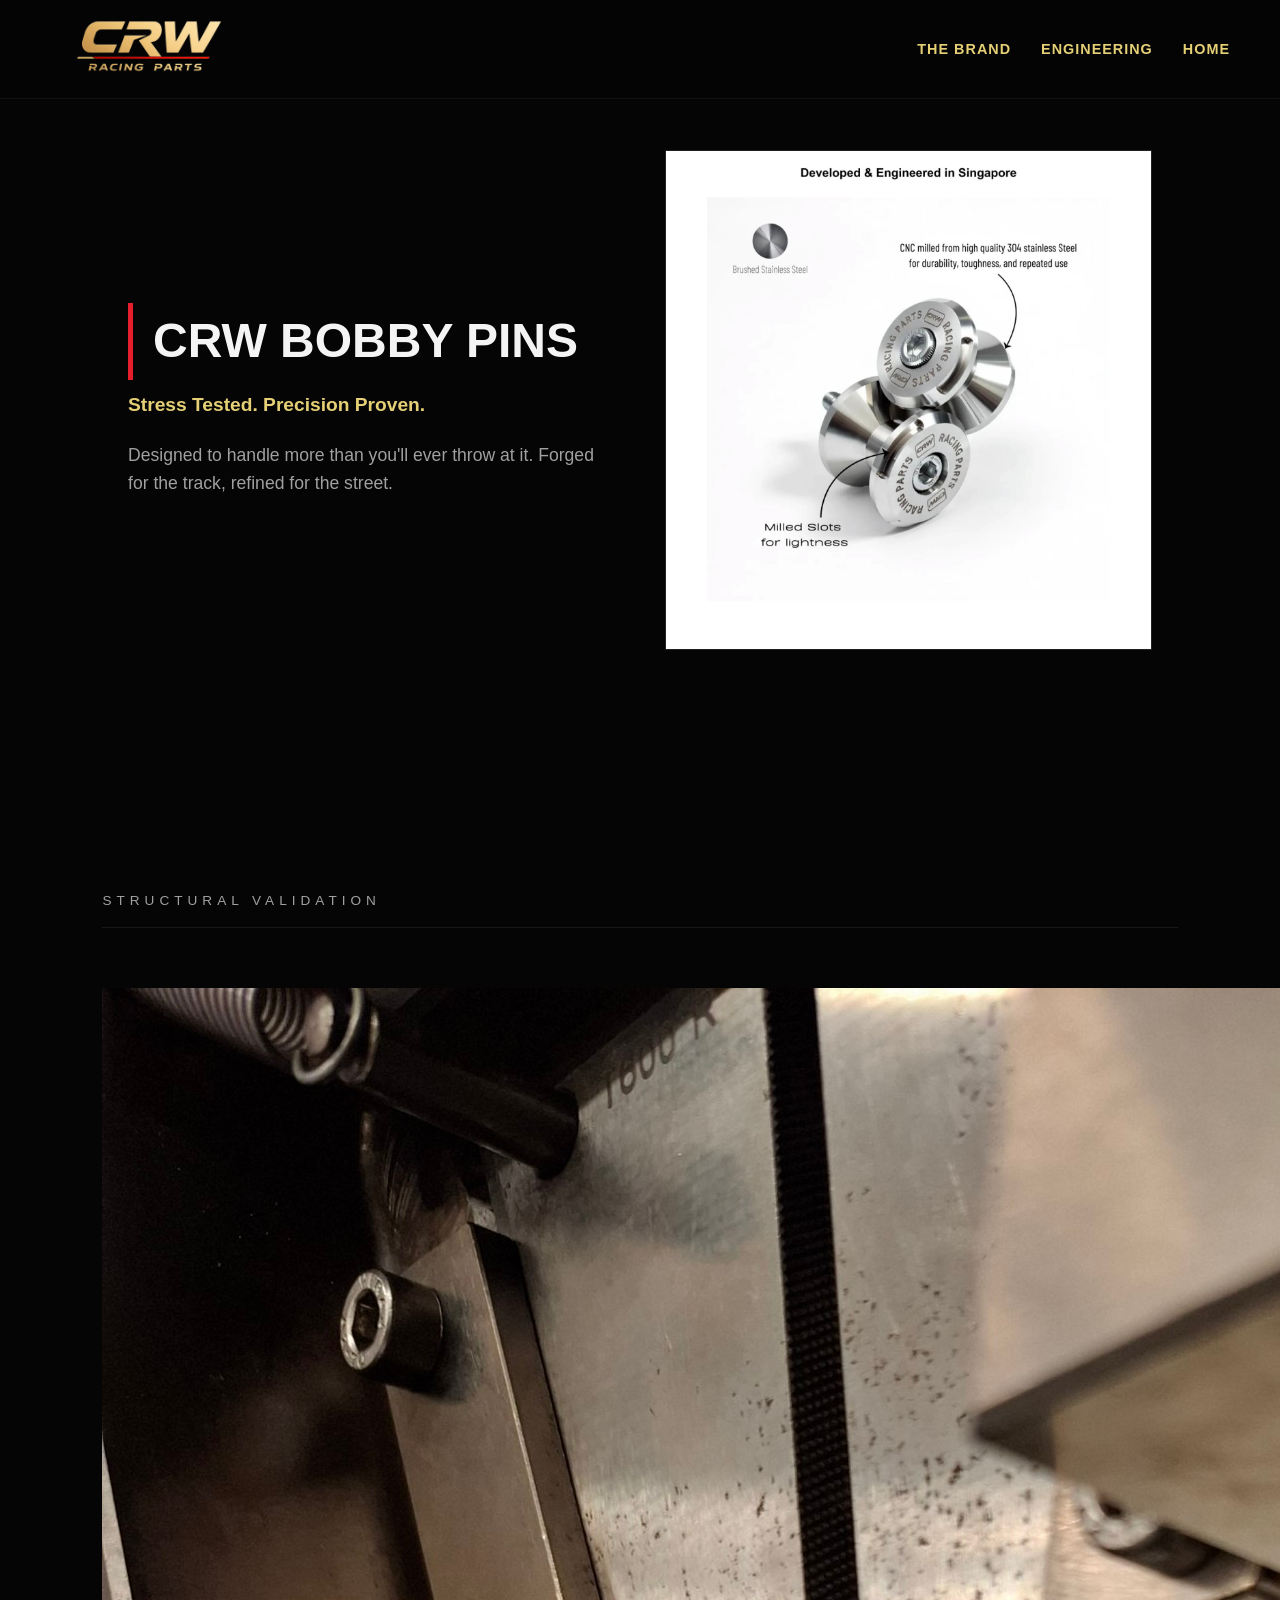
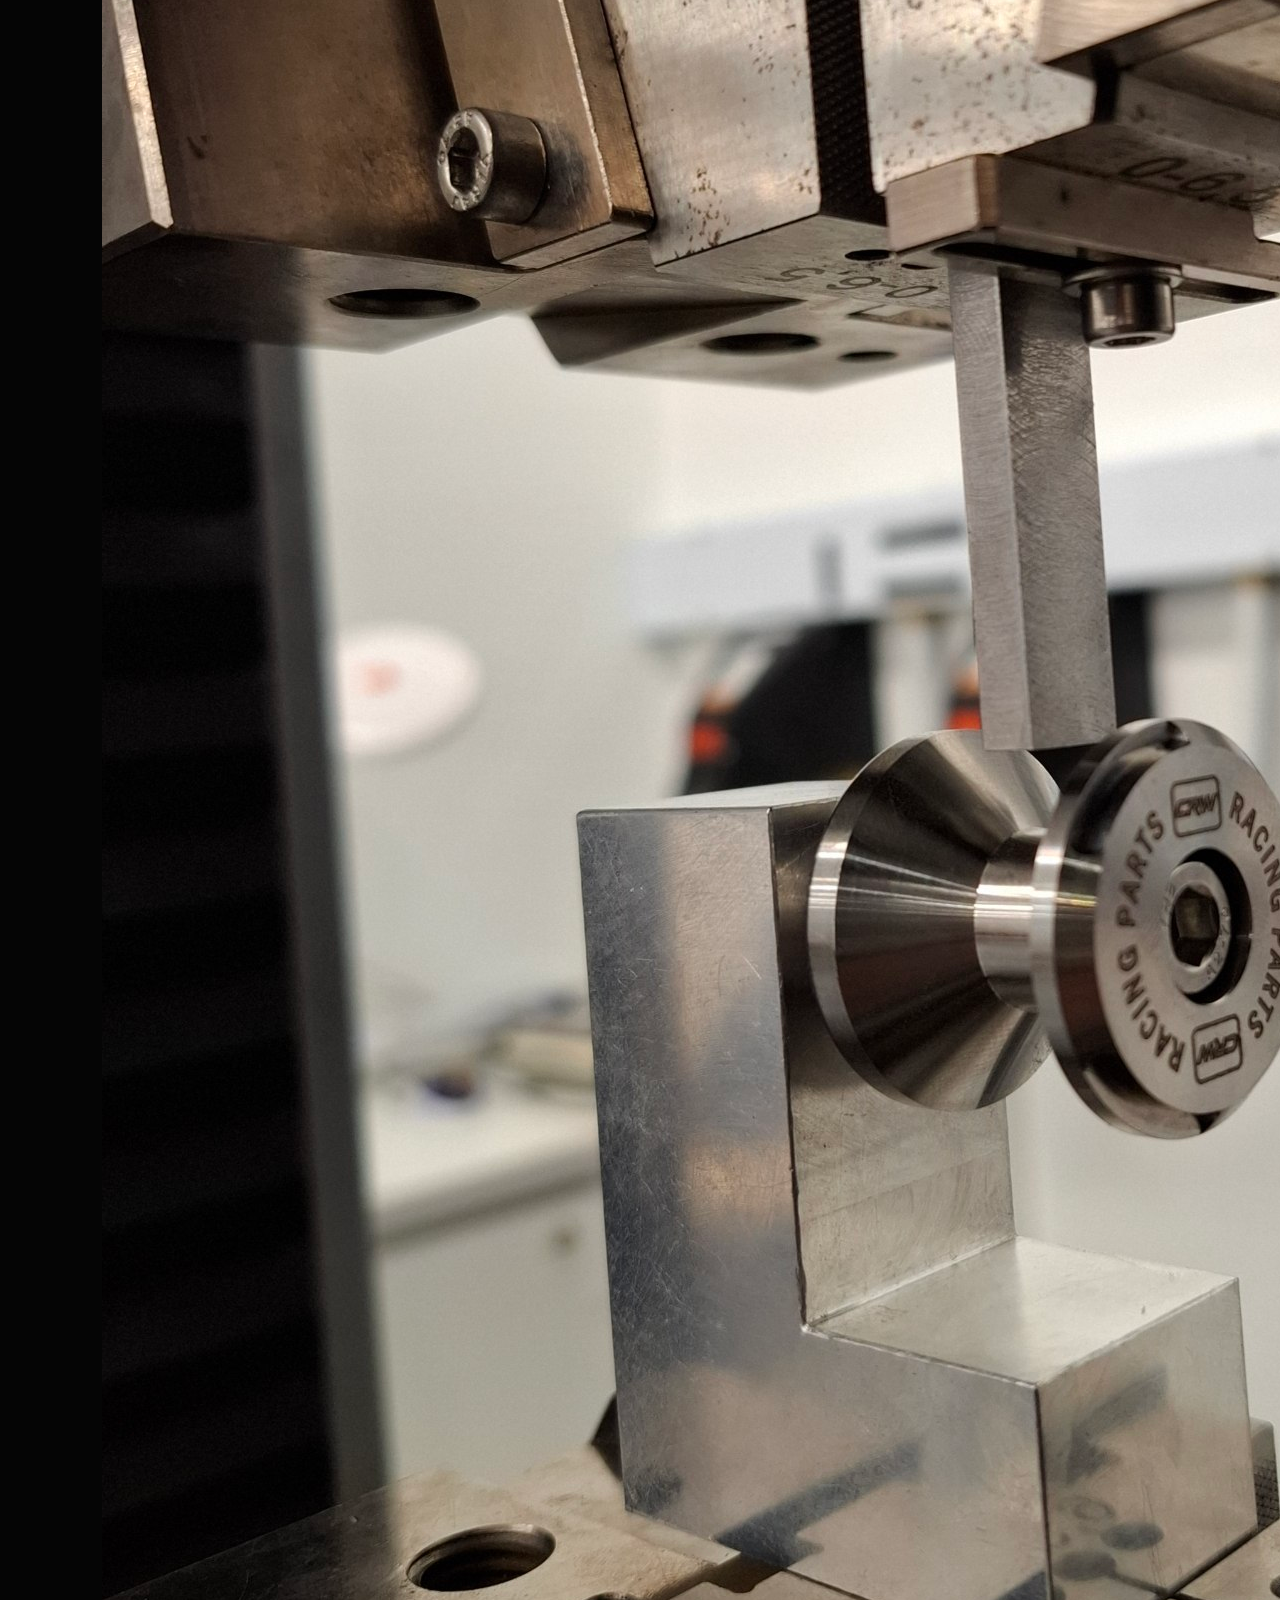
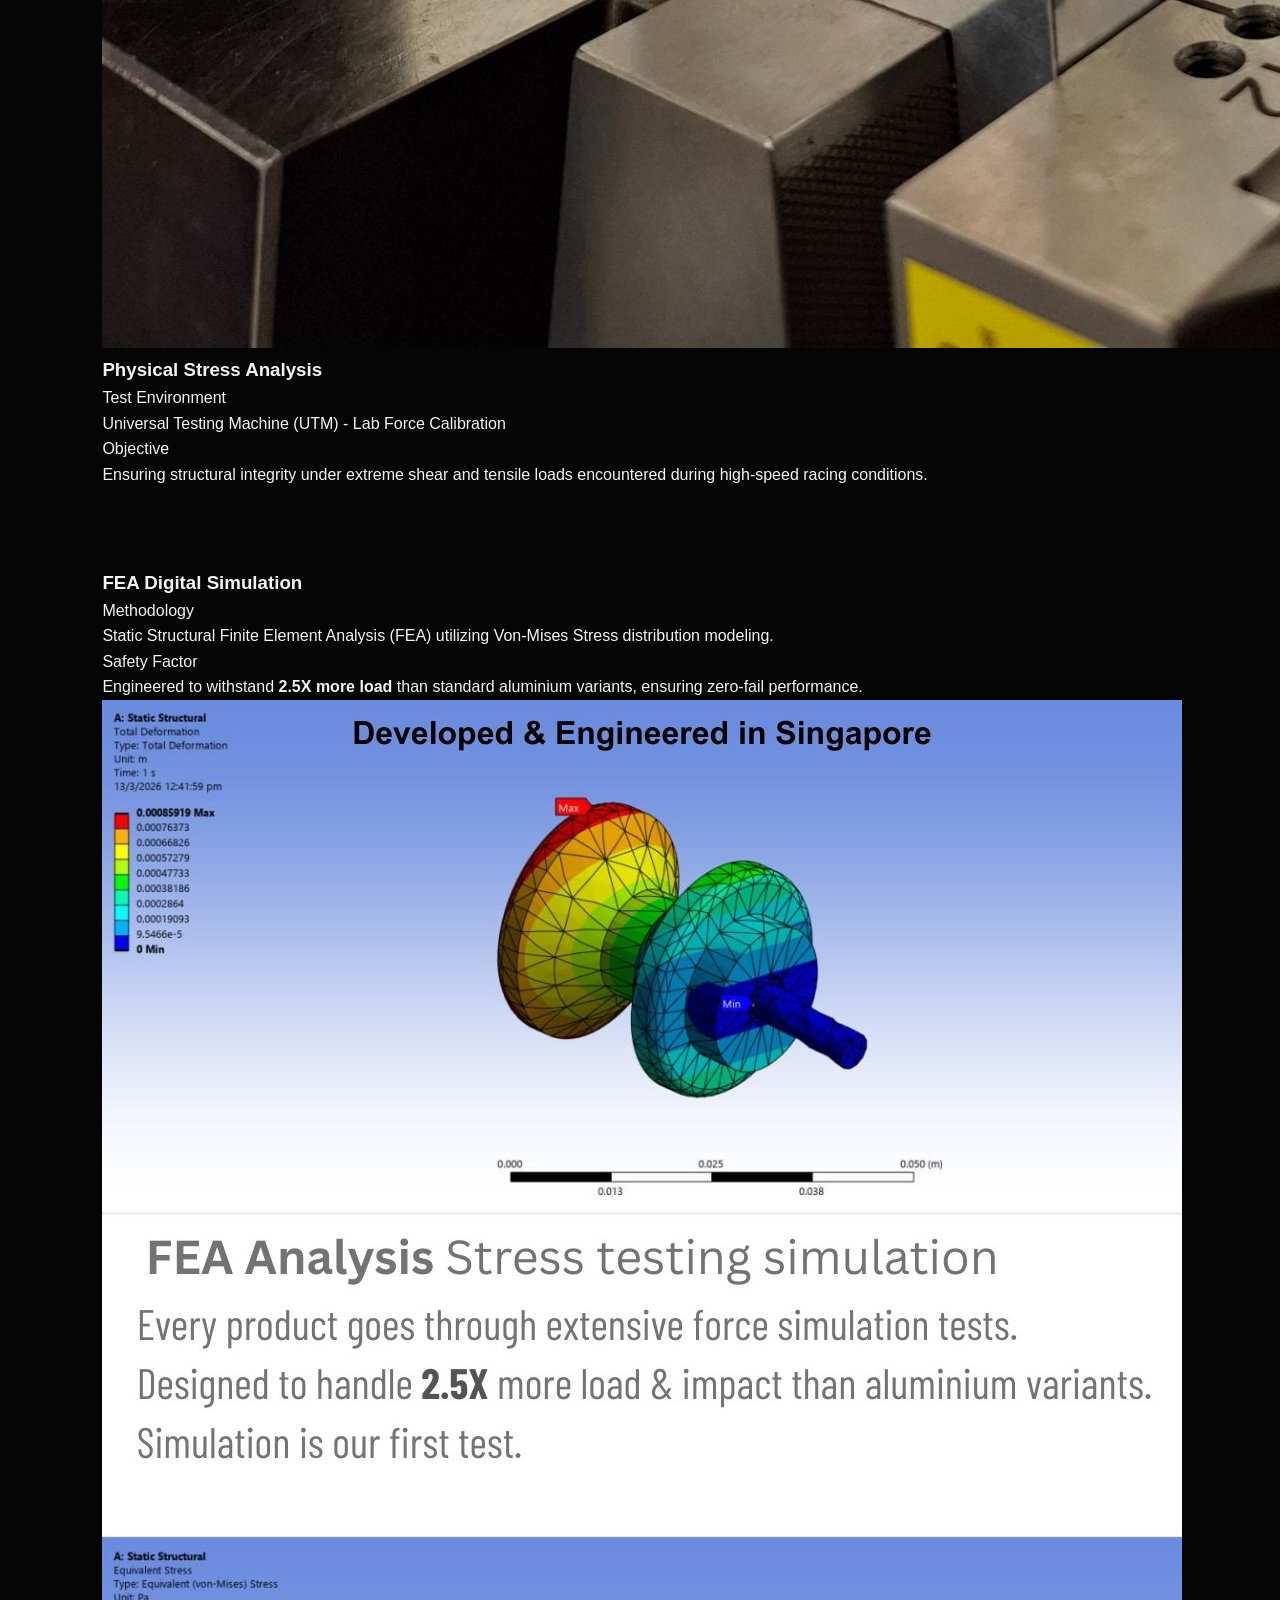
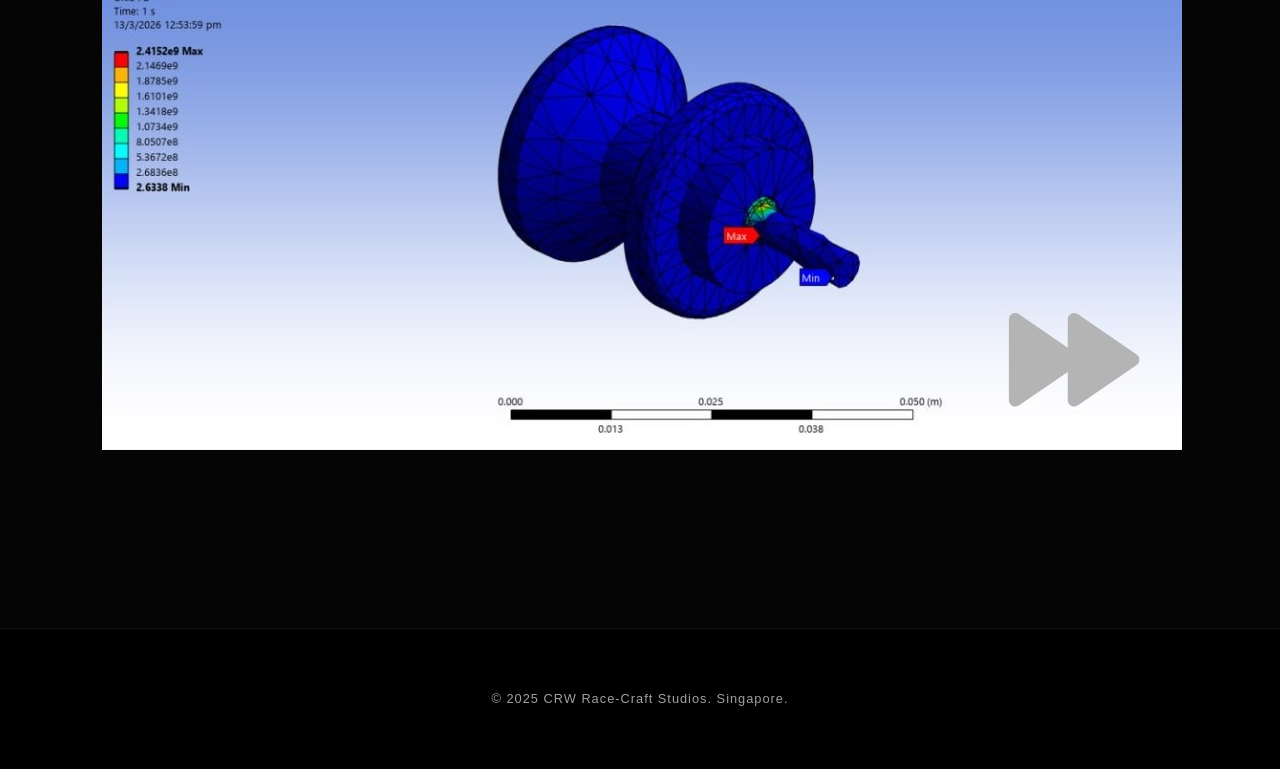
==== bobbypins.html @ afd58333 "Updated index.html,added new images, fixing most alignment" ====
<!DOCTYPE html>
<html lang="en">
<head>
    <meta charset="UTF-8">
    <meta name="viewport" content="width=device-width, initial-scale=1.0">
    <title>Bobby Pins | CRW Race-Craft Studios</title>
    <link href="https://unpkg.com/aos@2.3.1/dist/aos.css" rel="stylesheet">
    <link rel="stylesheet" href="css/style.css">
    <style>
        :root {
            --bg-dark: #050505;
            --bg-panel: #121212;
            --text-main: #f4f4f4;
            --text-muted: #a0a0a0;
            --accent-red: #e61d2b;
            --brand-gold: #E5D076;
        }
        * { margin: 0; padding: 0; box-sizing: border-box; font-family: 'Helvetica Neue', Arial, sans-serif; }
        body { background-color: var(--bg-dark); color: var(--text-main); line-height: 1.6; overflow-x: hidden; }
        
        /* Navigation */
        header {
            position: fixed; top: 0; width: 100%; padding: 5px 50px;
            display: flex; justify-content: space-between; align-items: center;
            background: rgba(5, 5, 5, 0.9); backdrop-filter: blur(10px);
            z-index: 1000; border-bottom: 1px solid rgba(255,255,255,0.05);
        }
        nav ul { list-style: none; display: flex; gap: 30px; }
        nav a { color: var(--brand-gold); text-decoration: none; font-size: 0.9rem; font-weight: 600; text-transform: uppercase; transition: 0.3s; }
        nav a:hover { color: var(--accent-red); }

        /* Product Page Layout */
        .product-hero { 
            padding: 150px 10% 100px; 
            display: grid; 
            grid-template-columns: 1fr 1fr; 
            gap: 50px; 
            align-items: center; 
        }
        .product-title { font-size: 3rem; text-transform: uppercase; margin-bottom: 10px; border-left: 5px solid var(--accent-red); padding-left: 20px; }
        .tagline { color: var(--brand-gold); font-size: 1.2rem; font-weight: 700; margin-bottom: 20px; }
        
        /* --- RIZOMA STYLE PRODUCT FRAME --- */
        .product-frame {
            width: 100%;
            max-width: 600px; /* Limits size so it's not overwhelming */
            height: 500px;    /* Fixed height for consistent look */
            margin: 0 auto;
            overflow: hidden; 
            border: 1px solid #222;
            background-color: #fff; /* Matches your image background */
            display: flex;
            justify-content: center;
            align-items: center;
        }

        .product-frame img {
            width: 100%;
            height: 100%;
            object-fit: contain; /* ensures text labels on image aren't cut off */
            transition: transform 0.6s cubic-bezier(0.25, 1, 0.5, 1);
        }

        .product-frame:hover img {
            transform: scale(1.08); /* Subtle zoom interaction */
        }

        footer { background-color: #000; padding: 60px 10%; text-align: center; border-top: 1px solid #111; margin-top: 50px; }


    </style>
</head>
<body>

    <header>
        <a href="index.html">
            <img src="assets/crwlogo.png" alt="CRW" style="height: 80px; width: auto; transform: scale(2.5); transform-origin: left center;">
        </a>
        <nav>
            <ul>
                <li><a href="index.html#about">The Brand</a></li>
                <li><a href="index.html#engineering">Engineering</a></li>
                <li><a href="index.html">Home</a></li>
            </ul>
        </nav>
    </header>

    <main class="product-hero">
        <div class="text-side" data-aos="fade-right">
            <h1 class="product-title">CRW Bobby Pins</h1>
            <p class="tagline">Stress Tested. Precision Proven.</p>
            <p style="color: var(--text-muted); font-size: 1.1rem; max-width: 500px;">Designed to handle more than you'll ever throw at it. Forged for the track, refined for the street.</p>
        </div>

        <div class="product-frame" data-aos="zoom-in" data-aos-delay="200">
            <img src="assets/pins.jpeg" alt="CRW Pins Technical View">
        </div>
    </main>
    <section class="validation-section">
        <h2 class="section-title" data-aos="fade-up">Structural Validation</h2>
        
        <div class="validation-grid">
            <div class="report-frame" data-aos="fade-right">
                <img src="assets/BOBBY.jpg" alt="CRW Lab Force Testing">
            </div>
            <div class="tech-specs" data-aos="fade-left">
                <h3>Physical Stress Analysis</h3>
                <div class="spec-item">
                    <span class="spec-label">Test Environment</span>
                    <p>Universal Testing Machine (UTM) - Lab Force Calibration</p>
                </div>
                <div class="spec-item">
                    <span class="spec-label">Objective</span>
                    <p>Ensuring structural integrity under extreme shear and tensile loads encountered during high-speed racing conditions.</p>
                </div>
            </div>
        </div>

        <div class="validation-grid" style="margin-top: 80px;">
            <div class="tech-specs" data-aos="fade-right">
                <h3>FEA Digital Simulation</h3>
                <div class="spec-item">
                    <span class="spec-label">Methodology</span>
                    <p>Static Structural Finite Element Analysis (FEA) utilizing Von-Mises Stress distribution modeling.</p>
                </div>
                <div class="spec-item">
                    <span class="spec-label">Safety Factor</span>
                    <p>Engineered to withstand <strong>2.5X more load</strong> than standard aluminium variants, ensuring zero-fail performance.</p>
                </div>
            </div>
            <div class="report-frame" data-aos="fade-left">
                <img src="assets/stresstesting.jpg" alt="FEA Analysis Simulation">
            </div>
        </div>
    </section>


    <footer>
        <p style="color: var(--text-muted);">&copy; 2025 CRW Race-Craft Studios. Singapore.</p>
    </footer>

    <script src="https://unpkg.com/aos@2.3.1/dist/aos.js"></script>
    <script>
      AOS.init({
        duration: 1000, 
        once: true,    
        offset: 100    
      });
    </script>
</body>
</html>
---- css/style.css ----
/* CSS Styles */
:root {
    --bg-dark: #050505;
    --bg-panel: #121212;
    --text-main: #f4f4f4;
    --text-muted: #a0a0a0;
    --accent-red: #e61d2b;
    --brand-gold: #E5D076;
}

html {
    scroll-behavior: smooth;
    scroll-padding-top: 100px; 
}

* {
    margin: 0;
    padding: 0;
    box-sizing: border-box;
    font-family: 'Helvetica Neue', Arial, sans-serif;
}

body {
    background-color: var(--bg-dark);
    color: var(--text-main);
    line-height: 1.6;
    overflow-x: hidden;
}

/* Navigation */
header {
    position: fixed;
    top: 0;
    width: 100%;
    padding: 10px 5%;
    display: flex;
    justify-content: space-between;
    align-items: center;
    background: rgba(5, 5, 5, 0.9);
    backdrop-filter: blur(10px);
    z-index: 2000; /* Higher than video */
    border-bottom: 1px solid rgba(255,255,255,0.05);
}

nav ul {
    list-style: none;
    display: flex;
    gap: 30px;
}

nav a {
    color: var(--brand-gold);
    text-decoration: none;
    font-size: 0.9rem;
    font-weight: 600;
    text-transform: uppercase;
    letter-spacing: 1px;
    transition: color 0.3s ease;
}

nav a:hover { color: var(--accent-red); }

/* --- DROPDOWN MENU (Desktop) --- */
.dropdown { position: relative; }

nav ul.dropdown-menu {
    visibility: hidden;
    opacity: 0;
    position: absolute;
    top: 100%; 
    right: 0;
    background: rgba(10, 10, 10, 0.95);
    min-width: 180px;
    border: 1px solid #222;
    border-top: 2px solid var(--brand-gold); 
    display: flex;
    flex-direction: column;
    padding: 10px 0;
    transform: translateY(15px);
    transition: all 0.3s ease;
}

.dropdown:hover .dropdown-menu {
    visibility: visible;
    opacity: 1;
    transform: translateY(0); 
}

.dropdown-menu a {
    color: var(--text-main); 
    padding: 10px 20px;
    display: block;
    font-size: 0.85rem;
}

/* Hero & Sections */
.hero {
    height: 100vh;
    display: flex;
    flex-direction: column;
    justify-content: center;
    align-items: center;
    text-align: center;
    padding: 0 20px;
    background: linear-gradient(rgba(5, 5, 5, 0.7), rgba(5, 5, 5, 0.9)), url('../assets/mainimage.jpg') center/cover no-repeat;
}

.hero h1 { font-size: 3.5rem; text-transform: uppercase; margin-bottom: 20px; }

.cta-btn {
    padding: 15px 40px;
    border: 1px solid var(--text-main);
    color: var(--text-main);
    text-decoration: none;
    text-transform: uppercase;
    font-weight: 600;
}

/* Video Section */
.video-brand-section {
    position: relative;
    width: 100%;
    height: 80vh;
    overflow: hidden;
    display: flex;
    flex-direction: column;
    justify-content: flex-end;
    align-items: center;
    padding-bottom: 60px;
}

.brand-bg-video {
    position: absolute;
    top: 0; left: 0;
    width: 100%; height: 100%;
    object-fit: cover;
    z-index: 1;
}

.video-overlay {
    position: absolute;
    top: 0; left: 0;
    width: 100%; height: 100%;
    background: rgba(0, 0, 0, 0.8);
    z-index: 2;
}
.validation-section {
    padding: 120px 8%; /* Increased padding for massive breathing room */
    background-color: var(--bg-dark); /* Pure dark backdrop for stark contrast */
}

/* Section Header styling */
.validation-section h2.section-title {
    font-size: 0.85rem;
    text-transform: uppercase;
    letter-spacing: 5px; /* Wide tracking makes it feel premium */
    color: var(--text-muted);
    margin-bottom: 60px;
    font-weight: 400;
    position: relative;
    padding-bottom: 15px;
    border-bottom: 1px solid rgba(255, 255, 255, 0.08);
}

/* 1. ASYMMETRICAL HERO BLOCK (Top/Featured Engineering Post) */
.featured-journal-item {
    display: grid;
    grid-template-columns: 1.4fr 1fr; /* Asymmetrical split */
    gap: 60px;
    align-items: center;
    margin-bottom: 100px;
    text-decoration: none;
    color: inherit;
}

.journal-img-container {
    width: 100%;
    overflow: hidden;
    background: #000;
    aspect-ratio: 16 / 9; /* Crisp horizontal bounds */
}

.journal-img-container img {
    width: 100%;
    height: 100%;
    object-fit: cover;
    display: block;
    transition: transform 0.7s cubic-bezier(0.25, 1, 0.5, 1); /* Elegant, slow magnification */
}

/* Zoom animation on hover */
.featured-journal-item:hover .journal-img-container img,
.grid-journal-item:hover .journal-img-container img {
    transform: scale(1.03);
}

/* Text Content Area */
.journal-meta {
    display: block;
    font-size: 0.75rem;
    text-transform: uppercase;
    letter-spacing: 2px;
    color: var(--accent-red);
    margin-bottom: 15px;
    font-weight: 700;
}

.journal-text h3 {
    color: var(--text-main);
    text-transform: uppercase;
    font-size: 2.2rem;
    line-height: 1.15;
    letter-spacing: 1px;
    margin-bottom: 20px;
    font-weight: 700;
    transition: color 0.3s;
}

.featured-journal-item:hover .journal-text h3 {
    color: var(--brand-gold);
}

.journal-text p {
    color: var(--text-muted);
    font-size: 0.95rem;
    font-weight: 300;
    line-height: 1.7;
    margin-bottom: 30px;
}

/* Clean, minimal link indicator */
.journal-action-link {
    display: inline-block;
    font-size: 0.75rem;
    text-transform: uppercase;
    letter-spacing: 2px;
    color: var(--text-main);
    border-bottom: 1px solid var(--brand-gold);
    padding-bottom: 5px;
    font-weight: 600;
}

/* 2. THE MULTI-COLUMN LOWER GRID */
.journal-secondary-grid {
    display: grid;
    grid-template-columns: repeat(3, 1fr); /* Clean 3-column layout */
    gap: 40px;
    border-top: 1px solid rgba(255, 255, 255, 0.08);
    padding-top: 60px;

    max-width: 1200px;
    margin:0 auto;
    padding-left:40px;
    padding-right:40px;
}

.grid-journal-item {
    text-decoration: none;
    color: inherit;
    display: flex;
    flex-direction: column;

    text-align: center;
    align-items:center
}

.grid-journal-item .journal-img-container {
    aspect-ratio: 4 / 3; /* Uniform grids below the main piece */
    margin-bottom: 20px;
}

.grid-journal-item h4 {
    font-size: 1.1rem;
    text-transform: uppercase;
    color: var(--text-main);
    line-height: 1.4;
    font-weight: 600;
    letter-spacing: 0.5px;
    margin-top: 5px;
    transition: color 0.3s;
}

.grid-journal-item:hover h4 {
    color: var(--brand-gold);
}
/* --- RIZOMA-INSPIRED CATEGORY EXPLORER --- */
.lineup-selector-section {
    padding: 60px 10%;
    background-color: #0d0d0d;
    border-top: 1px solid rgba(255, 255, 255, 0.05);
    border-bottom: 1px solid rgba(255, 255, 255, 0.05);
}

.lineup-title {
    font-size: 0.8rem;
    text-transform: uppercase;
    letter-spacing: 4px;
    color: var(--brand-gold);
    text-align: center;
    margin-bottom: 40px;
}

.lineup-grid {
    display: grid;
    grid-template-columns: repeat(3, 1fr);
    gap: 1px; /* Creates ultra-fine lines between boxes */
    background-color: rgba(255, 255, 255, 0.08); /* Border color between grids */
}

.lineup-box {
    background-color: #050505;
    padding: 40px 30px;
    text-align: center;
    text-decoration: none;
    color: inherit;
    transition: all 0.4s ease;
}

.lineup-box:hover {
    background-color: #0a0a0a;
}

.lineup-box .series-number {
    font-size: 0.7rem;
    color: var(--accent-red);
    font-weight: 700;
    letter-spacing: 2px;
    display: block;
    margin-bottom: 10px;
}

.lineup-box h3 {
    font-size: 1.2rem;
    text-transform: uppercase;
    letter-spacing: 2px;
    margin-bottom: 15px;
    font-weight: 600;
    color: var(--text-main);
    transition: color 0.3s;
}

.lineup-box:hover h3 {
    color: var(--brand-gold);
}

.lineup-box p {
    font-size: 0.85rem;
    color: var(--text-muted);
    line-height: 1.6;
    font-weight: 300;
}
/* --- PREMIUM RACING DIVISION EDITORIAL STYLING --- */
.racing-division-section {
    padding: 140px 8%; /* Enormous vertical breathing room */
    background-color: var(--bg-dark); /* Matches your exact main background color perfectly */
    border-top: 1px solid rgba(255, 255, 255, 0.05);
    border-bottom: 1px solid rgba(255, 255, 255, 0.05);
}

.racing-header {
    text-align: center;
    margin-bottom: 90px;
}

.racing-sub-title {
    display: block;
    font-size: 0.75rem;
    text-transform: uppercase;
    letter-spacing: 5px; /* Wide editorial tracking */
    color: var(--brand-gold);
    margin-bottom: 12px;
    font-weight: 600;
}

.racing-main-title {
    font-size: 1.4rem;
    text-transform: uppercase;
    letter-spacing: 3px;
    color: var(--text-main);
    font-weight: 400;
}
/* --- EDITORIAL IMAGE WRAPPER --- */
.partnership-img-wrapper {
    width: 100%;
    aspect-ratio: 16 / 10; /* Clean, horizontal cinematic layout */
    overflow: hidden;
    background-color: #000;
    margin-bottom: 25px; /* Creates clean airspace before the typography starts */
}

.partnership-img-wrapper img {
    width: 100%;
    height: 100%;
    object-fit: cover; /* Prevents your racing photos from warping or distorting */
    display: block;
    transition: transform 0.6s cubic-bezier(0.25, 1, 0.5, 1);
}

/* Premium zoom effect when user hovers anywhere over the column */
.partnership-col:hover .partnership-img-wrapper img {
    transform: scale(1.04);
}
.partnership-editorial-grid {
    display: grid;
    grid-template-columns: 1fr 1fr;
    gap: 100px; /* Expansive layout gap */
    max-width: 1200px;
    margin: 0 auto;
    position: relative;
}

/* Elegant ultra-thin center line divider for desktop screens */
@media (min-width: 769px) {
    .partnership-editorial-grid::after {
        content: '';
        position: absolute;
        left: 50%;
        top: 10%;
        bottom: 10%;
        width: 1px;
        background-color: rgba(255, 255, 255, 0.08); /* Barely visible technical divider line */
        transform: translateX(-50%);
    }
}

.partnership-col {
    display: flex;
    flex-direction: column;
    padding: 10px 0;
}

.col-meta {
    font-size: 0.7rem;
    color: var(--text-muted);
    letter-spacing: 2px;
    text-transform: uppercase;
    margin-bottom: 20px;
}

.partnership-col h3 {
    text-transform: uppercase;
    font-size: 1.8rem; /* Bold, commanding headers */
    letter-spacing: 1px;
    color: var(--text-main);
    margin-bottom: 25px;
    font-weight: 700;
}

.partnership-col p {
    color: var(--text-muted);
    font-size: 0.95rem;
    font-weight: 300;
    line-height: 1.8; /* Expansive line spacing for clean reading */
    margin-bottom: 40px;
}

.col-status-link {
    font-size: 0.75rem;
    text-transform: uppercase;
    letter-spacing: 2px;
    color: var(--accent-red);
    font-weight: 700;
    margin-top: auto; /* Pushes element to the absolute bottom of the column alignment */
}

.col-status-link.gold-text {
    color: var(--brand-gold);
}

/* Adjust the vertical spacing of your existing validation section below this so it doesn't crowd */
.validation-section {
    padding-top: 140px !important;
}

/* High-quality responsive layouts for mobile targets */
@media (max-width: 768px) {
    .racing-division-section {
        padding: 90px 6%;
    }
    .partnership-editorial-grid {
        grid-template-columns: 1fr;
        gap: 70px;
    }
    .partnership-col h3 {
        font-size: 1.4rem;
        margin-bottom: 15px;
    }
    .racing-header {
        margin-bottom: 50px;
    }
}
/* Responsive fix for mobile layout */
@media (max-width: 768px) {
    .lineup-grid {
        grid-template-columns: 1fr;
    }
    .product-hero {
        grid-template-columns: 1fr !important;
        padding-top: 120px;
        gap: 30px;
    }
}

/* --- RESPONSIVE ADJUSTMENTS INTO YOUR MEDIA QUERY --- */
@media (max-width: 900px) {
    .journal-secondary-grid {
        grid-template-columns: repeat(2, 1fr);
    }
}

@media (max-width: 768px) {
    .validation-section {
        padding: 60px 5%;
    }
    .featured-journal-item {
        grid-template-columns: 1fr;
        gap: 30px;
        margin-bottom: 60px;
    }
    .journal-text h3 {
        font-size: 1.6rem;
    }
    .journal-secondary-grid {
        grid-template-columns: 1fr;
        gap: 50px;
        padding-top: 40px;
        padding-left: 20px;
        padding-right: 20px;
    }
}

/* --- MOBILE OPTIMIZATION --- */
@media (max-width: 768px) {
    header {
        flex-direction: column !important;
        height: auto !important;
        padding: 15px 0 !important;
        gap: 10px !important;
    }

    /* Target logo size specifically */
    #home-page .logo-link img, .logo-link img {
        height: 70px !important; 
        width: auto !important;
        transform: scale(1) !important;
        margin: 0 auto !important;
    }

    nav ul {
        gap: 15px !important;
        justify-content: center !important;
        width: 100% !important;
    }

    nav a { font-size: 0.75rem !important; }

    /* Fix Dropdown Positioning */
    nav ul.dropdown-menu {
        position: fixed !important;
        top: 130px !important; 
        left: 50% !important;
        right: auto !important;
        transform: translateX(-50%) !important;
        width: 250px !important;
        background: rgba(10, 10, 10, 0.98) !important;
        border: 1px solid var(--brand-gold) !important;
        display: none; /* Hidden until hover */
        visibility: visible !important; /* Ensure it shows when displayed */
        opacity: 1 !important;
        z-index: 9999;
    }
    

    /* Trigger for mobile hover/tap */
    .dropdown:hover .dropdown-menu {
        display: flex !important;
    }

    .dropdown-menu a {
        padding: 15px !important;
        text-align: center !important;
        border-bottom: 1px solid #222;
    }
        .validation-grid { grid-template-columns: 1fr; }
        

    .hero h1 { font-size: 1.8rem !important; }
    
    .grid-2 { grid-template-columns: 1fr; gap: 30px; }
}
/* --- FOOTER STYLING --- */
footer {
    text-align: center;
    padding: 60px 20px;
    background-color: var(--bg-dark);
    border-top: 1px solid rgba(255, 255, 255, 0.05);
    width: 100%;
}

footer p {
    color: var(--text-muted);
    font-size: 0.8rem;
    letter-spacing: 1px;
}
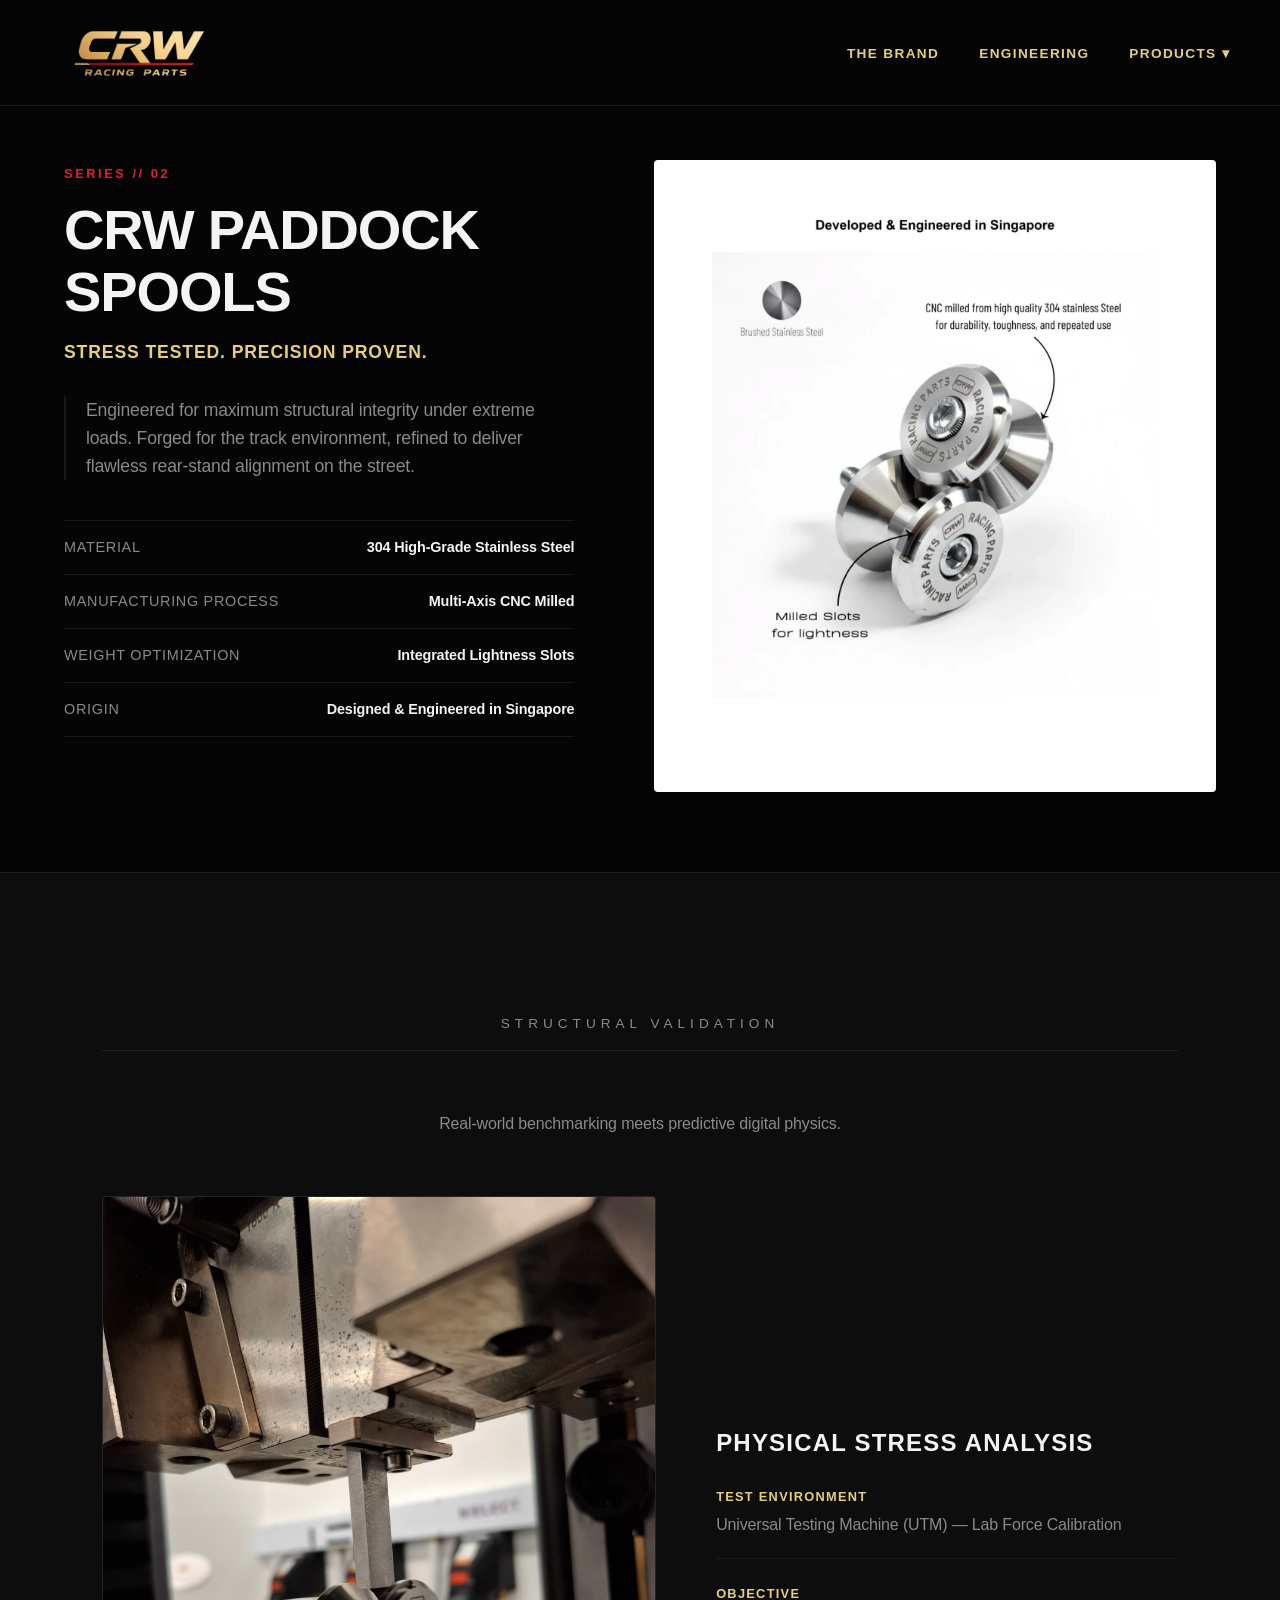
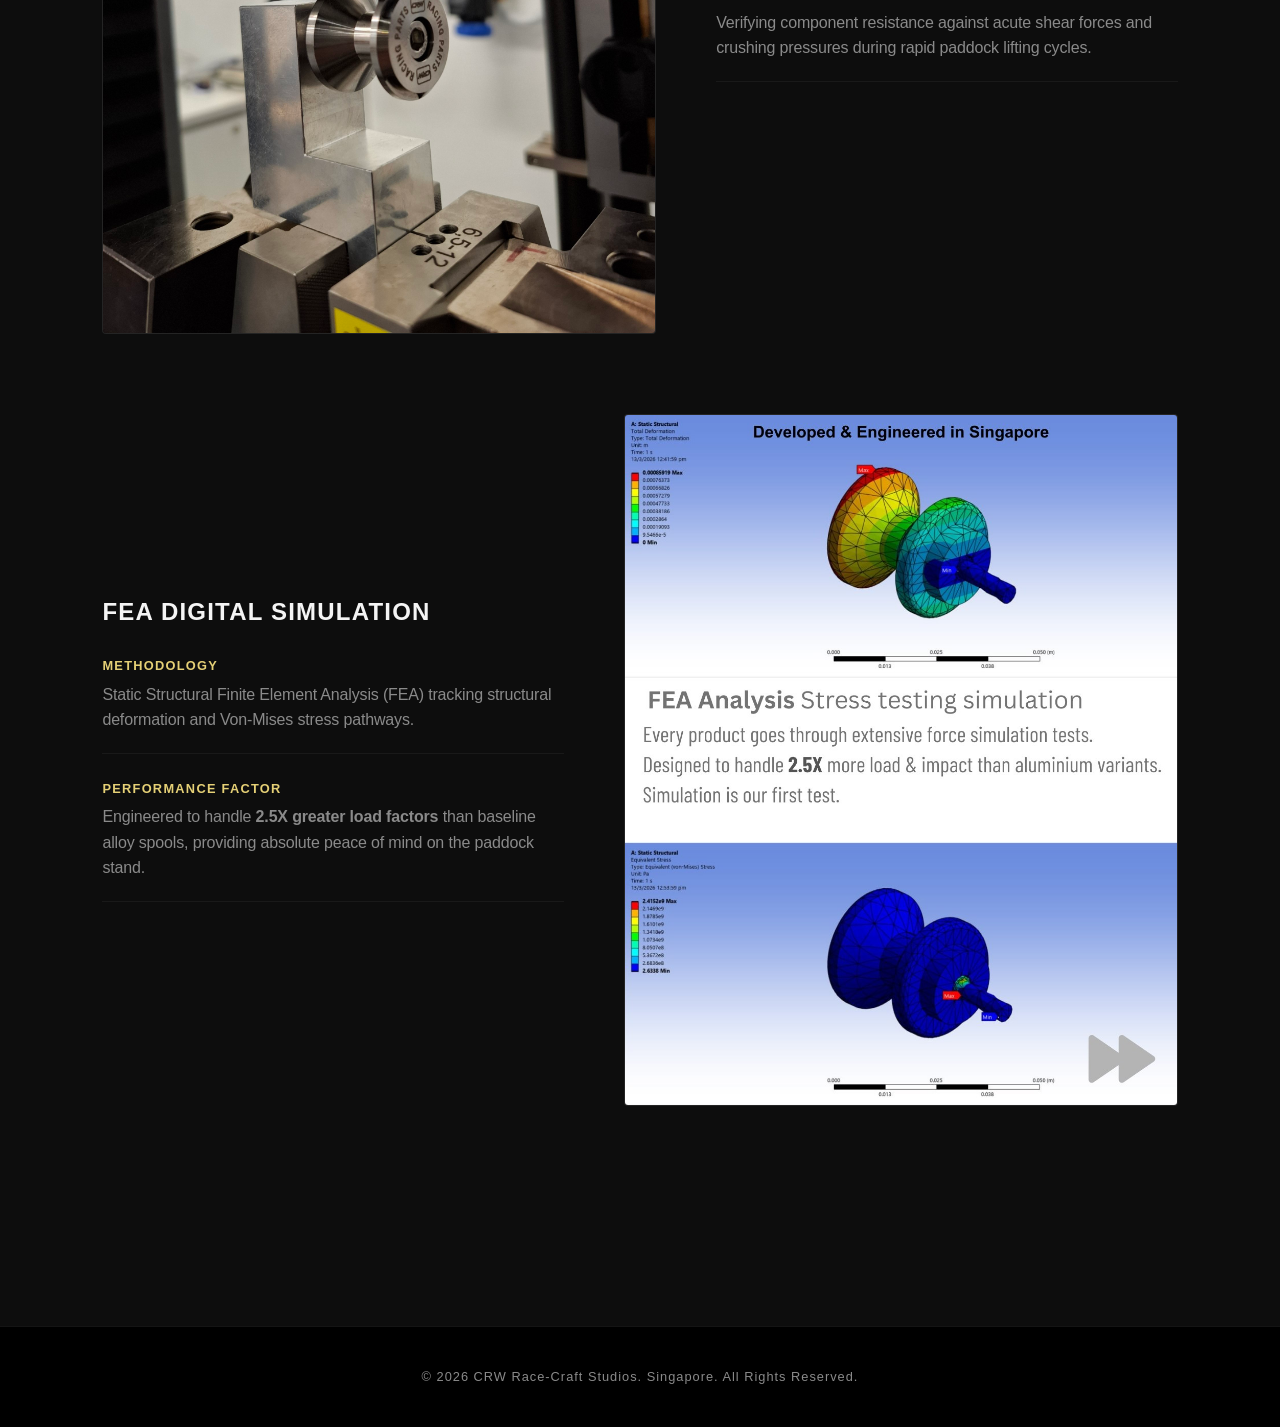
==== commit 0adbbc0c: "Refine logo scaling and fix journal layout alignment" ====
--- a/bobbypins.html
+++ b/bobbypins.html
@@ -3,101 +3,289 @@
 <head>
     <meta charset="UTF-8">
     <meta name="viewport" content="width=device-width, initial-scale=1.0">
-    <title>Bobby Pins | CRW Race-Craft Studios</title>
+    <title>Swingarm Bobbins | CRW Race-Craft Studios</title>
     <link href="https://unpkg.com/aos@2.3.1/dist/aos.css" rel="stylesheet">
     <link rel="stylesheet" href="css/style.css">
     <style>
         :root {
             --bg-dark: #050505;
-            --bg-panel: #121212;
+            --bg-panel: #0d0d0d;
+            --bg-spec: #121212;
             --text-main: #f4f4f4;
-            --text-muted: #a0a0a0;
+            --text-muted: #8a8a8a;
             --accent-red: #e61d2b;
             --brand-gold: #E5D076;
-        }
-        * { margin: 0; padding: 0; box-sizing: border-box; font-family: 'Helvetica Neue', Arial, sans-serif; }
+            --border-color: rgba(255, 255, 255, 0.08);
+        }
+        * { margin: 0; padding: 0; box-sizing: border-box; font-family: 'Helvetica Neue', Arial, sans-serif; letter-spacing: -0.01em; }
         body { background-color: var(--bg-dark); color: var(--text-main); line-height: 1.6; overflow-x: hidden; }
         
         /* Navigation */
         header {
-            position: fixed; top: 0; width: 100%; padding: 5px 50px;
+            position: fixed; top: 0; width: 100%; padding: 15px 50px;
             display: flex; justify-content: space-between; align-items: center;
-            background: rgba(5, 5, 5, 0.9); backdrop-filter: blur(10px);
-            z-index: 1000; border-bottom: 1px solid rgba(255,255,255,0.05);
-        }
-        nav ul { list-style: none; display: flex; gap: 30px; }
-        nav a { color: var(--brand-gold); text-decoration: none; font-size: 0.9rem; font-weight: 600; text-transform: uppercase; transition: 0.3s; }
-        nav a:hover { color: var(--accent-red); }
-
-        /* Product Page Layout */
-        .product-hero { 
-            padding: 150px 10% 100px; 
-            display: grid; 
-            grid-template-columns: 1fr 1fr; 
-            gap: 50px; 
-            align-items: center; 
-        }
-        .product-title { font-size: 3rem; text-transform: uppercase; margin-bottom: 10px; border-left: 5px solid var(--accent-red); padding-left: 20px; }
-        .tagline { color: var(--brand-gold); font-size: 1.2rem; font-weight: 700; margin-bottom: 20px; }
+            background: rgba(5, 5, 5, 0.85); backdrop-filter: blur(20px);
+            z-index: 1000; border-bottom: 1px solid var(--border-color);
+        }
+        nav ul { list-style: none; display: flex; gap: 40px; }
+        nav a { color: var(--brand-gold); text-decoration: none; font-size: 0.85rem; font-weight: 600; text-transform: uppercase; letter-spacing: 0.1em; transition: 0.3s; }
+        nav a:hover { color: var(--text-main); }
+
+        /* Premium Split Product Hero Layout */
+        .product-container {
+            max-width: 1400px;
+            margin: 0 auto;
+            padding: 160px 5% 80px;
+            display: grid;
+            grid-template-columns: 1fr 1.1fr;
+            gap: 80px;
+            align-items: start;
+        }
+
+        /* Sticky Left Column (Info) */
+        .product-info-side {
+            position: sticky;
+            top: 140px;
+        }
+        .series-badge {
+            font-size: 0.8rem;
+            color: var(--accent-red);
+            font-weight: 700;
+            text-transform: uppercase;
+            letter-spacing: 0.2em;
+            margin-bottom: 15px;
+            display: inline-block;
+        }
+        .product-title { 
+            font-size: 3.5rem; 
+            text-transform: uppercase; 
+            font-weight: 800;
+            line-height: 1.1;
+            margin-bottom: 15px; 
+            letter-spacing: -0.02em;
+        }
+        .tagline { 
+            color: var(--brand-gold); 
+            font-size: 1.1rem; 
+            font-weight: 600; 
+            text-transform: uppercase;
+            letter-spacing: 0.05em;
+            margin-bottom: 30px; 
+        }
+        .product-description {
+            color: var(--text-muted); 
+            font-size: 1.1rem; 
+            max-width: 520px;
+            margin-bottom: 40px;
+            border-left: 2px solid var(--border-color);
+            padding-left: 20px;
+        }
+
+        /* Rizoma-style Tech Data Grid */
+        .tech-data-table {
+            border-top: 1px solid var(--border-color);
+            margin-top: 20px;
+        }
+        .tech-row {
+            display: flex;
+            justify-content: space-between;
+            padding: 15px 0;
+            border-bottom: 1px solid var(--border-color);
+            font-size: 0.9rem;
+        }
+        .tech-label {
+            color: var(--text-muted);
+            text-transform: uppercase;
+            font-weight: 500;
+            letter-spacing: 0.05em;
+        }
+        .tech-value {
+            color: var(--text-main);
+            font-weight: 600;
+            text-align: right;
+        }
         
-        /* --- RIZOMA STYLE PRODUCT FRAME --- */
+        /* Right Column (Showcase Frame) */
+        .product-showcase-side {
+            display: flex;
+            flex-direction: column;
+            gap: 30px;
+        }
         .product-frame {
             width: 100%;
-            max-width: 600px; /* Limits size so it's not overwhelming */
-            height: 500px;    /* Fixed height for consistent look */
-            margin: 0 auto;
-            overflow: hidden; 
-            border: 1px solid #222;
-            background-color: #fff; /* Matches your image background */
+            background: #ffffff; /* Contrast block for white background images */
+            border: 1px solid var(--border-color);
+            padding: 40px;
             display: flex;
             justify-content: center;
             align-items: center;
-        }
-
+            border-radius: 4px;
+            overflow: hidden;
+        }
         .product-frame img {
             width: 100%;
-            height: 100%;
-            object-fit: contain; /* ensures text labels on image aren't cut off */
-            transition: transform 0.6s cubic-bezier(0.25, 1, 0.5, 1);
-        }
-
+            height: auto;
+            max-height: 550px;
+            object-fit: contain;
+            transition: transform 0.8s cubic-bezier(0.16, 1, 0.3, 1);
+        }
         .product-frame:hover img {
-            transform: scale(1.08); /* Subtle zoom interaction */
-        }
-
-        footer { background-color: #000; padding: 60px 10%; text-align: center; border-top: 1px solid #111; margin-top: 50px; }
-
-
+            transform: scale(1.05);
+        }
+
+        /* Validation Section */
+        .validation-section {
+            background-color: var(--bg-panel);
+            padding: 100px 10%;
+            border-top: 1px solid var(--border-color);
+        }
+        .section-header {
+            margin-bottom: 60px;
+            text-align: center;
+        }
+        .section-title {
+            font-size: 2rem;
+            text-transform: uppercase;
+            letter-spacing: 0.1em;
+            margin-bottom: 10px;
+        }
+        .section-subtitle {
+            color: var(--text-muted);
+            font-size: 1rem;
+        }
+
+        .validation-grid {
+            max-width: 1200px;
+            margin: 0 auto 80px;
+            display: grid;
+            grid-template-columns: 1.2fr 1fr;
+            gap: 60px;
+            align-items: center;
+        }
+        .validation-grid.reverse {
+            grid-template-columns: 1fr 1.2fr;
+        }
+
+        .report-frame {
+            border: 1px solid var(--border-color);
+            background: #111;
+            border-radius: 4px;
+            overflow: hidden;
+            display: flex;
+        }
+        .report-frame img {
+            width: 100%;
+            height: auto;
+            object-fit: cover;
+        }
+
+        .tech-specs h3 {
+            font-size: 1.5rem;
+            text-transform: uppercase;
+            letter-spacing: 0.05em;
+            margin-bottom: 25px;
+            color: var(--text-main);
+        }
+        .spec-item {
+            margin-bottom: 25px;
+            padding-bottom: 20px;
+            border-bottom: 1px solid rgba(255,255,255,0.05);
+        }
+        .spec-label {
+            display: block;
+            font-size: 0.8rem;
+            text-transform: uppercase;
+            color: var(--brand-gold);
+            font-weight: 700;
+            letter-spacing: 0.1em;
+            margin-bottom: 5px;
+        }
+        .spec-item p {
+            color: var(--text-muted);
+            font-size: 1rem;
+        }
+
+        footer { 
+            background-color: #000; 
+            padding: 40px 10%; 
+            text-align: center; 
+            border-top: 1px solid var(--border-color);
+            font-size: 0.85rem;
+            letter-spacing: 0.05em;
+        }
+
+        /* Responsive */
+        @media (max-width: 968px) {
+            .product-container { grid-template-columns: 1fr; gap: 40px; padding-top: 120px; }
+            .product-info-side { position: relative; top: 0; }
+            .validation-grid, .validation-grid.reverse { grid-template-columns: 1fr; gap: 30px; }
+            .validation-grid.reverse .tech-specs { order: 2; }
+            .validation-grid.reverse .report-frame { order: 1; }
+        }
     </style>
 </head>
 <body>
 
-    <header>
-        <a href="index.html">
-            <img src="assets/crwlogo.png" alt="CRW" style="height: 80px; width: auto; transform: scale(2.5); transform-origin: left center;">
+<header>
+        <a href="index.html" class="logo-link">
+            <img src="assets/crwlogo.png" alt="CRW Race-Craft Studios" style="height: 42px; width: auto; display: block;">
         </a>
         <nav>
             <ul>
                 <li><a href="index.html#about">The Brand</a></li>
-                <li><a href="index.html#engineering">Engineering</a></li>
-                <li><a href="index.html">Home</a></li>
+                <li><a href="index.html#racing-division">Engineering</a></li>
+                <li class="dropdown">
+                    <a href="#">Products ▾</a>
+                    <ul class="dropdown-menu">
+                        <li><a href="bobbypins.html">Paddock Spools</a></li>
+                        <li><a href="oilcaps.html">Apex Oil Caps</a></li>
+                    </ul>
+                </li>
             </ul>
         </nav>
     </header>
 
-    <main class="product-hero">
-        <div class="text-side" data-aos="fade-right">
-            <h1 class="product-title">CRW Bobby Pins</h1>
+    <main class="product-container">
+        <div class="product-info-side" data-aos="fade-right">
+            <span class="series-badge">Series // 02</span>
+            <h1 class="product-title">CRW Paddock Spools</h1>
             <p class="tagline">Stress Tested. Precision Proven.</p>
-            <p style="color: var(--text-muted); font-size: 1.1rem; max-width: 500px;">Designed to handle more than you'll ever throw at it. Forged for the track, refined for the street.</p>
-        </div>
-
-        <div class="product-frame" data-aos="zoom-in" data-aos-delay="200">
-            <img src="assets/pins.jpeg" alt="CRW Pins Technical View">
+            <p class="product-description">
+                Engineered for maximum structural integrity under extreme loads. Forged for the track environment, refined to deliver flawless rear-stand alignment on the street.
+            </p>
+
+            <div class="tech-data-table">
+                <div class="tech-row">
+                    <span class="tech-label">Material</span>
+                    <span class="tech-value">304 High-Grade Stainless Steel</span>
+                </div>
+                <div class="tech-row">
+                    <span class="tech-label">Manufacturing Process</span>
+                    <span class="tech-value">Multi-Axis CNC Milled</span>
+                </div>
+                <div class="tech-row">
+                    <span class="tech-label">Weight Optimization</span>
+                    <span class="tech-value">Integrated Lightness Slots</span>
+                </div>
+                <div class="tech-row">
+                    <span class="tech-label">Origin</span>
+                    <span class="tech-value">Designed & Engineered in Singapore</span>
+                </div>
+            </div>
+        </div>
+
+        <div class="product-showcase-side" data-aos="fade-left">
+            <div class="product-frame">
+                <img src="assets/pins.jpeg" alt="CRW Pins Technical View">
+            </div>
         </div>
     </main>
+
     <section class="validation-section">
-        <h2 class="section-title" data-aos="fade-up">Structural Validation</h2>
+        <div class="section-header" data-aos="fade-up">
+            <h2 class="section-title">Structural Validation</h2>
+            <p class="section-subtitle">Real-world benchmarking meets predictive digital physics.</p>
+        </div>
         
         <div class="validation-grid">
             <div class="report-frame" data-aos="fade-right">
@@ -107,25 +295,25 @@
                 <h3>Physical Stress Analysis</h3>
                 <div class="spec-item">
                     <span class="spec-label">Test Environment</span>
-                    <p>Universal Testing Machine (UTM) - Lab Force Calibration</p>
+                    <p>Universal Testing Machine (UTM) — Lab Force Calibration</p>
                 </div>
                 <div class="spec-item">
                     <span class="spec-label">Objective</span>
-                    <p>Ensuring structural integrity under extreme shear and tensile loads encountered during high-speed racing conditions.</p>
-                </div>
-            </div>
-        </div>
-
-        <div class="validation-grid" style="margin-top: 80px;">
+                    <p>Verifying component resistance against acute shear forces and crushing pressures during rapid paddock lifting cycles.</p>
+                </div>
+            </div>
+        </div>
+
+        <div class="validation-grid reverse">
             <div class="tech-specs" data-aos="fade-right">
                 <h3>FEA Digital Simulation</h3>
                 <div class="spec-item">
                     <span class="spec-label">Methodology</span>
-                    <p>Static Structural Finite Element Analysis (FEA) utilizing Von-Mises Stress distribution modeling.</p>
+                    <p>Static Structural Finite Element Analysis (FEA) tracking structural deformation and Von-Mises stress pathways.</p>
                 </div>
                 <div class="spec-item">
-                    <span class="spec-label">Safety Factor</span>
-                    <p>Engineered to withstand <strong>2.5X more load</strong> than standard aluminium variants, ensuring zero-fail performance.</p>
+                    <span class="spec-label">Performance Factor</span>
+                    <p>Engineered to handle <strong>2.5X greater load factors</strong> than baseline alloy spools, providing absolute peace of mind on the paddock stand.</p>
                 </div>
             </div>
             <div class="report-frame" data-aos="fade-left">
@@ -134,9 +322,8 @@
         </div>
     </section>
 
-
     <footer>
-        <p style="color: var(--text-muted);">&copy; 2025 CRW Race-Craft Studios. Singapore.</p>
+        <p>&copy; 2026 CRW Race-Craft Studios. Singapore. All Rights Reserved.</p>
     </footer>
 
     <script src="https://unpkg.com/aos@2.3.1/dist/aos.js"></script>
@@ -144,7 +331,7 @@
       AOS.init({
         duration: 1000, 
         once: true,    
-        offset: 100    
+        offset: 120    
       });
     </script>
 </body>
--- a/css/style.css
+++ b/css/style.css
@@ -1,4 +1,6 @@
-/* CSS Styles */
+/* ==========================================================================
+   1. CORE ROOT & BASE STYLES
+   ========================================================================== */
 :root {
     --bg-dark: #050505;
     --bg-panel: #121212;
@@ -6,6 +8,7 @@
     --text-muted: #a0a0a0;
     --accent-red: #e61d2b;
     --brand-gold: #E5D076;
+    --border-color: rgba(255, 255, 255, 0.08);
 }
 
 html {
@@ -25,9 +28,12 @@
     color: var(--text-main);
     line-height: 1.6;
     overflow-x: hidden;
-}
-
-/* Navigation */
+    width: 100%;
+}
+
+/* ==========================================================================
+   2. DESKTOP NAVIGATION & HEADER LAYOUT
+   ========================================================================== */
 header {
     position: fixed;
     top: 0;
@@ -38,7 +44,7 @@
     align-items: center;
     background: rgba(5, 5, 5, 0.9);
     backdrop-filter: blur(10px);
-    z-index: 2000; /* Higher than video */
+    z-index: 2000; 
     border-bottom: 1px solid rgba(255,255,255,0.05);
 }
 
@@ -58,10 +64,34 @@
     transition: color 0.3s ease;
 }
 
-nav a:hover { color: var(--accent-red); }
-
-/* --- DROPDOWN MENU (Desktop) --- */
-.dropdown { position: relative; }
+nav a:hover { 
+    color: var(--accent-red); 
+}
+
+/* Logo Alignment & Scale Architecture */
+.logo-link {
+    display: flex;
+    align-items: center;
+    text-decoration: none;
+    height: 75px; 
+}
+
+.logo-link img {
+    height: 75px !important; 
+    width: auto !important;
+    transform: scale(2.4) !important; 
+    transform-origin: left center !important; 
+    transition: transform 0.3s ease;
+}
+
+.logo-link:hover img {
+    transform: scale(2.5) !important; 
+}
+
+/* Desktop Dropdown Submenus */
+.dropdown { 
+    position: relative; 
+}
 
 nav ul.dropdown-menu {
     visibility: hidden;
@@ -69,15 +99,16 @@
     position: absolute;
     top: 100%; 
     right: 0;
-    background: rgba(10, 10, 10, 0.95);
-    min-width: 180px;
-    border: 1px solid #222;
-    border-top: 2px solid var(--brand-gold); 
+    background: #0d0d0d; 
+    min-width: 200px;
+    border: 1px solid var(--border-color); 
     display: flex;
     flex-direction: column;
-    padding: 10px 0;
-    transform: translateY(15px);
-    transition: all 0.3s ease;
+    padding: 6px 0;
+    margin-top: 12px;
+    transform: translateY(10px);
+    transition: opacity 0.3s ease, transform 0.3s ease, visibility 0.3s ease;
+    box-shadow: 0 15px 35px rgba(0, 0, 0, 0.6);
 }
 
 .dropdown:hover .dropdown-menu {
@@ -86,14 +117,34 @@
     transform: translateY(0); 
 }
 
+.dropdown-menu li {
+    width: 100%;
+}
+
 .dropdown-menu a {
-    color: var(--text-main); 
-    padding: 10px 20px;
+    color: var(--text-main) !important; 
+    padding: 14px 24px;
     display: block;
-    font-size: 0.85rem;
-}
-
-/* Hero & Sections */
+    font-size: 0.75rem !important; 
+    font-weight: 600;
+    text-transform: uppercase;
+    letter-spacing: 1.5px;
+    border-bottom: 1px solid rgba(255, 255, 255, 0.03); 
+    transition: background 0.2s ease, color 0.2s ease;
+}
+
+.dropdown-menu li:last-child a {
+    border-bottom: none;
+}
+
+.dropdown-menu a:hover {
+    background: rgba(255, 255, 255, 0.02);
+    color: var(--brand-gold) !important; 
+}
+
+/* ==========================================================================
+   3. HERO & CONTENT SECTIONS
+   ========================================================================== */
 .hero {
     height: 100vh;
     display: flex;
@@ -105,7 +156,11 @@
     background: linear-gradient(rgba(5, 5, 5, 0.7), rgba(5, 5, 5, 0.9)), url('../assets/mainimage.jpg') center/cover no-repeat;
 }
 
-.hero h1 { font-size: 3.5rem; text-transform: uppercase; margin-bottom: 20px; }
+.hero h1 { 
+    font-size: 3.5rem; 
+    text-transform: uppercase; 
+    margin-bottom: 20px; 
+}
 
 .cta-btn {
     padding: 15px 40px;
@@ -116,17 +171,17 @@
     font-weight: 600;
 }
 
-/* Video Section */
+/* Cinematic Video Transitions */
 .video-brand-section {
     position: relative;
     width: 100%;
-    height: 80vh;
+    height: 75vh;
     overflow: hidden;
     display: flex;
     flex-direction: column;
-    justify-content: flex-end;
+    justify-content: center;
     align-items: center;
-    padding-bottom: 60px;
+    text-align: center;
 }
 
 .brand-bg-video {
@@ -141,218 +196,156 @@
     position: absolute;
     top: 0; left: 0;
     width: 100%; height: 100%;
-    background: rgba(0, 0, 0, 0.8);
+    background: rgba(0, 0, 0, 0.75);
     z-index: 2;
 }
-.validation-section {
-    padding: 120px 8%; /* Increased padding for massive breathing room */
-    background-color: var(--bg-dark); /* Pure dark backdrop for stark contrast */
-}
-
-/* Section Header styling */
-.validation-section h2.section-title {
-    font-size: 0.85rem;
-    text-transform: uppercase;
-    letter-spacing: 5px; /* Wide tracking makes it feel premium */
-    color: var(--text-muted);
-    margin-bottom: 60px;
-    font-weight: 400;
+
+.brand-text-overlay {
     position: relative;
-    padding-bottom: 15px;
-    border-bottom: 1px solid rgba(255, 255, 255, 0.08);
-}
-
-/* 1. ASYMMETRICAL HERO BLOCK (Top/Featured Engineering Post) */
-.featured-journal-item {
-    display: grid;
-    grid-template-columns: 1.4fr 1fr; /* Asymmetrical split */
-    gap: 60px;
-    align-items: center;
-    margin-bottom: 100px;
-    text-decoration: none;
-    color: inherit;
-}
-
-.journal-img-container {
-    width: 100%;
-    overflow: hidden;
-    background: #000;
-    aspect-ratio: 16 / 9; /* Crisp horizontal bounds */
-}
-
-.journal-img-container img {
-    width: 100%;
-    height: 100%;
-    object-fit: cover;
-    display: block;
-    transition: transform 0.7s cubic-bezier(0.25, 1, 0.5, 1); /* Elegant, slow magnification */
-}
-
-/* Zoom animation on hover */
-.featured-journal-item:hover .journal-img-container img,
-.grid-journal-item:hover .journal-img-container img {
-    transform: scale(1.03);
-}
-
-/* Text Content Area */
-.journal-meta {
-    display: block;
-    font-size: 0.75rem;
+    z-index: 3;
+    padding: 0 20px;
+}
+
+.brand-text-overlay .section-title {
+    font-size: 2.2rem;
     text-transform: uppercase;
     letter-spacing: 2px;
-    color: var(--accent-red);
     margin-bottom: 15px;
     font-weight: 700;
 }
 
-.journal-text h3 {
+.tagline-highlight {
+    color: var(--brand-gold);
+    font-size: 1rem;
+    text-transform: uppercase;
+    letter-spacing: 1px;
+    font-weight: 600;
+}
+
+/* Brand Studio Editorial Showcase */
+.brand-intro-section {
+    background-color: #0d0d0d; 
+    padding: 120px 8%;
+    border-top: 1px solid rgba(255, 255, 255, 0.05);
+    border-bottom: 1px solid rgba(255, 255, 255, 0.05);
+    width: 100%;
+}
+
+.intro-container {
+    max-width: 1300px;
+    margin: 0 auto;
+    display: grid;
+    grid-template-columns: 1.2fr 1fr;
+    gap: 80px;
+    align-items: center;
+}
+
+.intro-badge {
+    font-size: 0.75rem;
+    color: var(--accent-red);
+    font-weight: 700;
+    text-transform: uppercase;
+    letter-spacing: 3px;
+    display: block;
+    margin-bottom: 20px;
+}
+
+.intro-heading {
+    font-size: 2.8rem;
+    text-transform: uppercase;
+    font-weight: 800;
+    line-height: 1.15;
+    letter-spacing: -0.02em;
+    margin-bottom: 30px;
     color: var(--text-main);
-    text-transform: uppercase;
-    font-size: 2.2rem;
-    line-height: 1.15;
-    letter-spacing: 1px;
-    margin-bottom: 20px;
-    font-weight: 700;
-    transition: color 0.3s;
-}
-
-.featured-journal-item:hover .journal-text h3 {
+}
+
+.intro-lead {
+    font-size: 1.2rem;
     color: var(--brand-gold);
-}
-
-.journal-text p {
+    font-weight: 600;
+    line-height: 1.6;
+    margin-bottom: 25px;
+}
+
+.intro-body {
     color: var(--text-muted);
     font-size: 0.95rem;
+    line-height: 1.8;
     font-weight: 300;
-    line-height: 1.7;
-    margin-bottom: 30px;
-}
-
-/* Clean, minimal link indicator */
-.journal-action-link {
-    display: inline-block;
-    font-size: 0.75rem;
-    text-transform: uppercase;
-    letter-spacing: 2px;
+    margin-bottom: 45px;
+}
+
+.brand-pillars {
+    display: grid;
+    grid-template-columns: 1fr 1fr;
+    gap: 30px;
+    border-top: 1px solid rgba(255, 255, 255, 0.08);
+    padding-top: 35px;
+}
+
+.pillar h4 {
+    font-size: 0.85rem;
+    text-transform: uppercase;
+    letter-spacing: 1.5px;
     color: var(--text-main);
-    border-bottom: 1px solid var(--brand-gold);
-    padding-bottom: 5px;
-    font-weight: 600;
-}
-
-/* 2. THE MULTI-COLUMN LOWER GRID */
-.journal-secondary-grid {
-    display: grid;
-    grid-template-columns: repeat(3, 1fr); /* Clean 3-column layout */
-    gap: 40px;
-    border-top: 1px solid rgba(255, 255, 255, 0.08);
-    padding-top: 60px;
-
-    max-width: 1200px;
-    margin:0 auto;
-    padding-left:40px;
-    padding-right:40px;
-}
-
-.grid-journal-item {
-    text-decoration: none;
-    color: inherit;
-    display: flex;
-    flex-direction: column;
-
-    text-align: center;
-    align-items:center
-}
-
-.grid-journal-item .journal-img-container {
-    aspect-ratio: 4 / 3; /* Uniform grids below the main piece */
-    margin-bottom: 20px;
-}
-
-.grid-journal-item h4 {
-    font-size: 1.1rem;
-    text-transform: uppercase;
-    color: var(--text-main);
-    line-height: 1.4;
-    font-weight: 600;
-    letter-spacing: 0.5px;
-    margin-top: 5px;
-    transition: color 0.3s;
-}
-
-.grid-journal-item:hover h4 {
-    color: var(--brand-gold);
-}
-/* --- RIZOMA-INSPIRED CATEGORY EXPLORER --- */
-.lineup-selector-section {
-    padding: 60px 10%;
-    background-color: #0d0d0d;
-    border-top: 1px solid rgba(255, 255, 255, 0.05);
-    border-bottom: 1px solid rgba(255, 255, 255, 0.05);
-}
-
-.lineup-title {
-    font-size: 0.8rem;
-    text-transform: uppercase;
-    letter-spacing: 4px;
-    color: var(--brand-gold);
-    text-align: center;
-    margin-bottom: 40px;
-}
-
-.lineup-grid {
-    display: grid;
-    grid-template-columns: repeat(3, 1fr);
-    gap: 1px; /* Creates ultra-fine lines between boxes */
-    background-color: rgba(255, 255, 255, 0.08); /* Border color between grids */
-}
-
-.lineup-box {
-    background-color: #050505;
-    padding: 40px 30px;
-    text-align: center;
-    text-decoration: none;
-    color: inherit;
-    transition: all 0.4s ease;
-}
-
-.lineup-box:hover {
-    background-color: #0a0a0a;
-}
-
-.lineup-box .series-number {
-    font-size: 0.7rem;
-    color: var(--accent-red);
+    margin-bottom: 10px;
     font-weight: 700;
-    letter-spacing: 2px;
-    display: block;
-    margin-bottom: 10px;
-}
-
-.lineup-box h3 {
-    font-size: 1.2rem;
-    text-transform: uppercase;
-    letter-spacing: 2px;
-    margin-bottom: 15px;
-    font-weight: 600;
-    color: var(--text-main);
-    transition: color 0.3s;
-}
-
-.lineup-box:hover h3 {
-    color: var(--brand-gold);
-}
-
-.lineup-box p {
+}
+
+.pillar p {
     font-size: 0.85rem;
     color: var(--text-muted);
     line-height: 1.6;
     font-weight: 300;
 }
-/* --- PREMIUM RACING DIVISION EDITORIAL STYLING --- */
+
+.intro-visual {
+    width: 100%;
+    display: flex;
+    justify-content: center;
+}
+
+.visual-canvas {
+    width: 100%;
+    aspect-ratio: 4 / 5;
+    background: #121212;
+    border: 1px solid rgba(255, 255, 255, 0.08);
+    border-radius: 4px;
+    overflow: hidden;
+    position: relative;
+}
+
+.visual-canvas img {
+    width: 100%;
+    height: 100%;
+    object-fit: cover;
+    opacity: 0.8;
+    transition: transform 0.8s cubic-bezier(0.16, 1, 0.3, 1), opacity 0.8s ease;
+}
+
+.visual-canvas:hover img {
+    transform: scale(1.03);
+    opacity: 1;
+}
+
+.canvas-overlay-text {
+    position: absolute;
+    bottom: 25px;
+    left: 25px;
+    font-size: 0.7rem;
+    letter-spacing: 3px;
+    color: rgba(255, 255, 255, 0.3);
+    font-weight: 600;
+    text-transform: uppercase;
+}
+
+/* ==========================================================================
+   4. RACING DIVISION & PARTNERSHIP ARRAYS
+   ========================================================================== */
 .racing-division-section {
-    padding: 140px 8%; /* Enormous vertical breathing room */
-    background-color: var(--bg-dark); /* Matches your exact main background color perfectly */
+    padding: 140px 8%; 
+    background-color: var(--bg-dark); 
     border-top: 1px solid rgba(255, 255, 255, 0.05);
     border-bottom: 1px solid rgba(255, 255, 255, 0.05);
 }
@@ -366,7 +359,7 @@
     display: block;
     font-size: 0.75rem;
     text-transform: uppercase;
-    letter-spacing: 5px; /* Wide editorial tracking */
+    letter-spacing: 5px; 
     color: var(--brand-gold);
     margin-bottom: 12px;
     font-weight: 600;
@@ -379,37 +372,16 @@
     color: var(--text-main);
     font-weight: 400;
 }
-/* --- EDITORIAL IMAGE WRAPPER --- */
-.partnership-img-wrapper {
-    width: 100%;
-    aspect-ratio: 16 / 10; /* Clean, horizontal cinematic layout */
-    overflow: hidden;
-    background-color: #000;
-    margin-bottom: 25px; /* Creates clean airspace before the typography starts */
-}
-
-.partnership-img-wrapper img {
-    width: 100%;
-    height: 100%;
-    object-fit: cover; /* Prevents your racing photos from warping or distorting */
-    display: block;
-    transition: transform 0.6s cubic-bezier(0.25, 1, 0.5, 1);
-}
-
-/* Premium zoom effect when user hovers anywhere over the column */
-.partnership-col:hover .partnership-img-wrapper img {
-    transform: scale(1.04);
-}
+
 .partnership-editorial-grid {
     display: grid;
     grid-template-columns: 1fr 1fr;
-    gap: 100px; /* Expansive layout gap */
+    gap: 100px; 
     max-width: 1200px;
     margin: 0 auto;
     position: relative;
 }
 
-/* Elegant ultra-thin center line divider for desktop screens */
 @media (min-width: 769px) {
     .partnership-editorial-grid::after {
         content: '';
@@ -418,7 +390,7 @@
         top: 10%;
         bottom: 10%;
         width: 1px;
-        background-color: rgba(255, 255, 255, 0.08); /* Barely visible technical divider line */
+        background-color: rgba(255, 255, 255, 0.08); 
         transform: translateX(-50%);
     }
 }
@@ -429,6 +401,26 @@
     padding: 10px 0;
 }
 
+.partnership-img-wrapper {
+    width: 100%;
+    aspect-ratio: 16 / 10; 
+    overflow: hidden;
+    background-color: #000;
+    margin-bottom: 25px; 
+}
+
+.partnership-img-wrapper img {
+    width: 100%;
+    height: 100%;
+    object-fit: cover; 
+    display: block;
+    transition: transform 0.6s cubic-bezier(0.25, 1, 0.5, 1);
+}
+
+.partnership-col:hover .partnership-img-wrapper img {
+    transform: scale(1.04);
+}
+
 .col-meta {
     font-size: 0.7rem;
     color: var(--text-muted);
@@ -439,7 +431,7 @@
 
 .partnership-col h3 {
     text-transform: uppercase;
-    font-size: 1.8rem; /* Bold, commanding headers */
+    font-size: 1.8rem; 
     letter-spacing: 1px;
     color: var(--text-main);
     margin-bottom: 25px;
@@ -450,7 +442,7 @@
     color: var(--text-muted);
     font-size: 0.95rem;
     font-weight: 300;
-    line-height: 1.8; /* Expansive line spacing for clean reading */
+    line-height: 1.8; 
     margin-bottom: 40px;
 }
 
@@ -460,135 +452,176 @@
     letter-spacing: 2px;
     color: var(--accent-red);
     font-weight: 700;
-    margin-top: auto; /* Pushes element to the absolute bottom of the column alignment */
+    margin-top: auto; 
 }
 
 .col-status-link.gold-text {
     color: var(--brand-gold);
 }
 
-/* Adjust the vertical spacing of your existing validation section below this so it doesn't crowd */
+/* ==========================================================================
+   5. LAB VALIDATION & LAB STYLES
+   ========================================================================== */
 .validation-section {
-    padding-top: 140px !important;
-}
-
-/* High-quality responsive layouts for mobile targets */
-@media (max-width: 768px) {
-    .racing-division-section {
-        padding: 90px 6%;
-    }
-    .partnership-editorial-grid {
-        grid-template-columns: 1fr;
-        gap: 70px;
-    }
-    .partnership-col h3 {
-        font-size: 1.4rem;
-        margin-bottom: 15px;
-    }
-    .racing-header {
-        margin-bottom: 50px;
-    }
-}
-/* Responsive fix for mobile layout */
-@media (max-width: 768px) {
-    .lineup-grid {
-        grid-template-columns: 1fr;
-    }
-    .product-hero {
-        grid-template-columns: 1fr !important;
-        padding-top: 120px;
-        gap: 30px;
-    }
-}
-
-/* --- RESPONSIVE ADJUSTMENTS INTO YOUR MEDIA QUERY --- */
-@media (max-width: 900px) {
-    .journal-secondary-grid {
-        grid-template-columns: repeat(2, 1fr);
-    }
-}
-
-@media (max-width: 768px) {
-    .validation-section {
-        padding: 60px 5%;
-    }
-    .featured-journal-item {
-        grid-template-columns: 1fr;
-        gap: 30px;
-        margin-bottom: 60px;
-    }
-    .journal-text h3 {
-        font-size: 1.6rem;
-    }
-    .journal-secondary-grid {
-        grid-template-columns: 1fr;
-        gap: 50px;
-        padding-top: 40px;
-        padding-left: 20px;
-        padding-right: 20px;
-    }
-}
-
-/* --- MOBILE OPTIMIZATION --- */
-@media (max-width: 768px) {
-    header {
-        flex-direction: column !important;
-        height: auto !important;
-        padding: 15px 0 !important;
-        gap: 10px !important;
-    }
-
-    /* Target logo size specifically */
-    #home-page .logo-link img, .logo-link img {
-        height: 70px !important; 
-        width: auto !important;
-        transform: scale(1) !important;
-        margin: 0 auto !important;
-    }
-
-    nav ul {
-        gap: 15px !important;
-        justify-content: center !important;
-        width: 100% !important;
-    }
-
-    nav a { font-size: 0.75rem !important; }
-
-    /* Fix Dropdown Positioning */
-    nav ul.dropdown-menu {
-        position: fixed !important;
-        top: 130px !important; 
-        left: 50% !important;
-        right: auto !important;
-        transform: translateX(-50%) !important;
-        width: 250px !important;
-        background: rgba(10, 10, 10, 0.98) !important;
-        border: 1px solid var(--brand-gold) !important;
-        display: none; /* Hidden until hover */
-        visibility: visible !important; /* Ensure it shows when displayed */
-        opacity: 1 !important;
-        z-index: 9999;
-    }
-    
-
-    /* Trigger for mobile hover/tap */
-    .dropdown:hover .dropdown-menu {
-        display: flex !important;
-    }
-
-    .dropdown-menu a {
-        padding: 15px !important;
-        text-align: center !important;
-        border-bottom: 1px solid #222;
-    }
-        .validation-grid { grid-template-columns: 1fr; }
-        
-
-    .hero h1 { font-size: 1.8rem !important; }
-    
-    .grid-2 { grid-template-columns: 1fr; gap: 30px; }
-}
-/* --- FOOTER STYLING --- */
+    padding: 140px 8% !important;
+    background-color: var(--bg-dark); 
+}
+
+.validation-section h2.section-title {
+    font-size: 0.85rem;
+    text-transform: uppercase;
+    letter-spacing: 5px; 
+    color: var(--text-muted);
+    margin-bottom: 60px;
+    font-weight: 400;
+    position: relative;
+    padding-bottom: 15px;
+    border-bottom: 1px solid rgba(255, 255, 255, 0.08);
+}
+
+/* ==========================================================================
+   6. ENGINEERING DATA JOURNAL METRICS
+   ========================================================================== */
+.journal-section {
+    background-color: var(--bg-dark);
+    padding: 80px 0 120px;
+    width: 100%;
+}
+
+.journal-secondary-grid {
+    display: grid;
+    grid-template-columns: repeat(3, 1fr);
+    gap: 40px;
+    max-width: 1300px;
+    margin: 0 auto;
+    padding: 0 5%;
+}
+
+.grid-journal-item {
+    text-decoration: none;
+    color: inherit;
+    display: flex;
+    flex-direction: column;
+    text-align: left; 
+    align-items: flex-start;
+}
+
+.grid-journal-item .journal-img-container {
+    width: 100%;
+    aspect-ratio: 4 / 3;
+    overflow: hidden;
+    background-color: #000;
+    margin-bottom: 20px;
+}
+
+.grid-journal-item .journal-img-container img {
+    width: 100%;
+    height: 100%;
+    object-fit: cover;
+    display: block;
+    transition: transform 0.7s cubic-bezier(0.25, 1, 0.5, 1);
+}
+
+.grid-journal-item:hover .journal-img-container img {
+    transform: scale(1.03);
+}
+
+.journal-meta {
+    display: block;
+    font-size: 0.75rem;
+    text-transform: uppercase;
+    letter-spacing: 2px;
+    color: var(--accent-red);
+    margin-bottom: 10px;
+    font-weight: 700;
+}
+
+.grid-journal-item h4 {
+    font-size: 1rem !important;
+    font-weight: 700;
+    text-transform: uppercase;
+    letter-spacing: 0.5px;
+    margin-top: 10px;
+    color: var(--text-main);
+    transition: color 0.3s;
+}
+
+.grid-journal-item:hover h4 {
+    color: var(--brand-gold);
+}
+
+/* ==========================================================================
+   7. PRODUCT EXPEDITION EXPLORER GRIDS
+   ========================================================================== */
+.lineup-selector-section {
+    padding: 100px 8% !important; 
+    background-color: #0d0d0d;
+    border-top: 1px solid rgba(255, 255, 255, 0.05);
+    border-bottom: 1px solid rgba(255, 255, 255, 0.05);
+}
+
+.lineup-title {
+    font-size: 0.8rem;
+    text-transform: uppercase;
+    letter-spacing: 4px;
+    color: var(--brand-gold);
+    text-align: center;
+    margin-bottom: 40px;
+}
+
+.lineup-grid {
+    display: grid;
+    grid-template-columns: repeat(3, 1fr);
+    gap: 1px; 
+    background-color: rgba(255, 255, 255, 0.08); 
+    max-width: 1300px;
+    margin: 0 auto;
+}
+
+.lineup-box {
+    background-color: #050505;
+    padding: 40px 30px;
+    text-align: center;
+    text-decoration: none;
+    color: inherit;
+    transition: all 0.4s ease;
+}
+
+.lineup-box:hover {
+    background-color: #0a0a0a;
+}
+
+.lineup-box .series-number {
+    font-size: 0.7rem;
+    color: var(--accent-red);
+    font-weight: 700;
+    letter-spacing: 2px;
+    display: block;
+    margin-bottom: 10px;
+}
+
+.lineup-box h3 {
+    font-size: 1.2rem;
+    text-transform: uppercase;
+    letter-spacing: 2px;
+    margin-bottom: 15px;
+    font-weight: 600;
+    color: var(--text-main);
+    transition: color 0.3s;
+}
+
+.lineup-box:hover h3 {
+    color: var(--brand-gold);
+}
+
+.lineup-box p {
+    font-size: 0.85rem;
+    color: var(--text-muted);
+    line-height: 1.6;
+    font-weight: 300;
+}
+
+/* Global Footer Styles */
 footer {
     text-align: center;
     padding: 60px 20px;
@@ -601,4 +634,189 @@
     color: var(--text-muted);
     font-size: 0.8rem;
     letter-spacing: 1px;
+}
+
+/* ==========================================================================
+   8. CONSOLIDATED RESPONSIVE MEDIA BREAKPOINTS
+   ========================================================================== */
+
+/* Tablet Optimization (Max-Width: 992px) */
+@media (max-width: 992px) {
+    .intro-container { 
+        grid-template-columns: 1fr; 
+        gap: 50px; 
+    }
+    .intro-heading { font-size: 2.2rem; }
+    .visual-canvas { aspect-ratio: 4 / 3; }
+    .video-brand-section { height: 50vh; }
+    .brand-text-overlay .section-title { font-size: 1.6rem; }
+    .journal-secondary-grid {
+        grid-template-columns: repeat(2, 1fr);
+    }
+}
+
+/* Comprehensive Smartphone Core Patch (Max-Width: 768px) */
+@media (max-width: 768px) {
+    
+    /* Global Viewport Reset (Kills Right-Side Horizontal Overflow Flaws) */
+    html, body {
+        max-width: 100vw !important;
+        overflow-x: hidden !important;
+    }
+
+    section, div, main {
+        max-width: 100% !important;
+        box-sizing: border-box !important;
+    }
+
+    /* Stacked Navigation Header Row */
+    header {
+        flex-direction: column !important;
+        height: auto !important;
+        padding: 15px 0 !important;
+        gap: 12px !important;
+        background: rgba(5, 5, 5, 0.98) !important;
+    }
+
+    /* Uniform Mobile Logo Position */
+    .logo-link {
+        height: 35px !important;
+        justify-content: center !important;
+        width: 100% !important;
+    }
+
+    .logo-link img {
+        height: 40px !important; 
+        width: auto !important;
+        transform: scale(1.6) !important;
+        transform-origin: center center !important;
+        margin: 0 auto !important;
+    }
+
+    nav ul {
+        gap: 20px !important;
+        justify-content: center !important;
+        width: 100% !important;
+    }
+
+    nav a { 
+        font-size: 0.8rem !important; 
+        letter-spacing: 1px;
+    }
+
+    /* Centered Screen Overlay for Dropdown Element */
+    nav ul.dropdown-menu {
+        position: fixed !important;
+        top: 115px !important; 
+        left: 50% !important;
+        right: auto !important;
+        transform: translateX(-50%) !important;
+        width: 85% !important;
+        max-width: 320px;
+        background: #0d0d0d !important;
+        border: 1px solid var(--border-color) !important;
+        box-shadow: 0 20px 40px rgba(0,0,0,0.8) !important;
+        display: none;
+        visibility: visible !important;
+        opacity: 1 !important;
+        z-index: 9999;
+    }
+
+    .dropdown:hover .dropdown-menu {
+        display: flex !important;
+    }
+
+    .dropdown-menu a {
+        padding: 15px !important;
+        text-align: center !important;
+        border-bottom: 1px solid #222;
+    }
+
+    /* Typography Scaling Matrices */
+    .hero h1 { 
+        font-size: 2rem !important; 
+        line-height: 1.25;
+    }
+    
+    .video-brand-section { 
+        height: 45vh !important; 
+    }
+    .brand-text-overlay .section-title { 
+        font-size: 1.4rem !important; 
+    }
+    
+    .intro-heading { 
+        font-size: 2rem !important; 
+    }
+
+    /* Partnerships Column Collapsing */
+    .racing-division-section {
+        padding: 80px 6% !important;
+    }
+    
+    .partnership-editorial-grid {
+        grid-template-columns: 1fr !important;
+        gap: 50px !important;
+    }
+    
+    .partnership-col h3 {
+        font-size: 1.4rem;
+        margin-bottom: 15px;
+    }
+    
+    .racing-header {
+        margin-bottom: 50px;
+    }
+
+    /* Lab Analysis Resets */
+    .validation-section {
+        padding: 60px 5% !important;
+    }
+
+    /* Symmetrical Full-Width Journal Cards (Fixes Tiny/Messy Layout) */
+    .journal-section {
+        padding: 60px 0 !important;
+    }
+
+    .journal-secondary-grid {
+        grid-template-columns: 1fr !important; 
+        gap: 50px !important;
+        padding: 0 6% !important; 
+    }
+
+    .grid-journal-item {
+        text-align: left !important;
+        align-items: flex-start !important;
+        width: 100% !important;
+    }
+
+    .grid-journal-item .journal-img-container {
+        width: 100% !important; 
+        aspect-ratio: 16 / 9 !important; 
+        margin-bottom: 16px !important;
+    }
+
+    .grid-journal-item h4 {
+        font-size: 1.1rem !important;
+        line-height: 1.3 !important;
+        margin-top: 8px !important;
+    }
+
+    /* Product Grid Stacking Matrix */
+    .lineup-grid {
+        grid-template-columns: 1fr !important;
+        gap: 16px !important;
+    }
+    
+    .lineup-box {
+        padding: 35px 24px !important;
+    }
+}
+
+/* Micro Smartphone Displays (Max-Width: 576px) */
+@media (max-width: 576px) {
+    .brand-pillars { 
+        grid-template-columns: 1fr !important; 
+        gap: 25px !important; 
+    }
 }
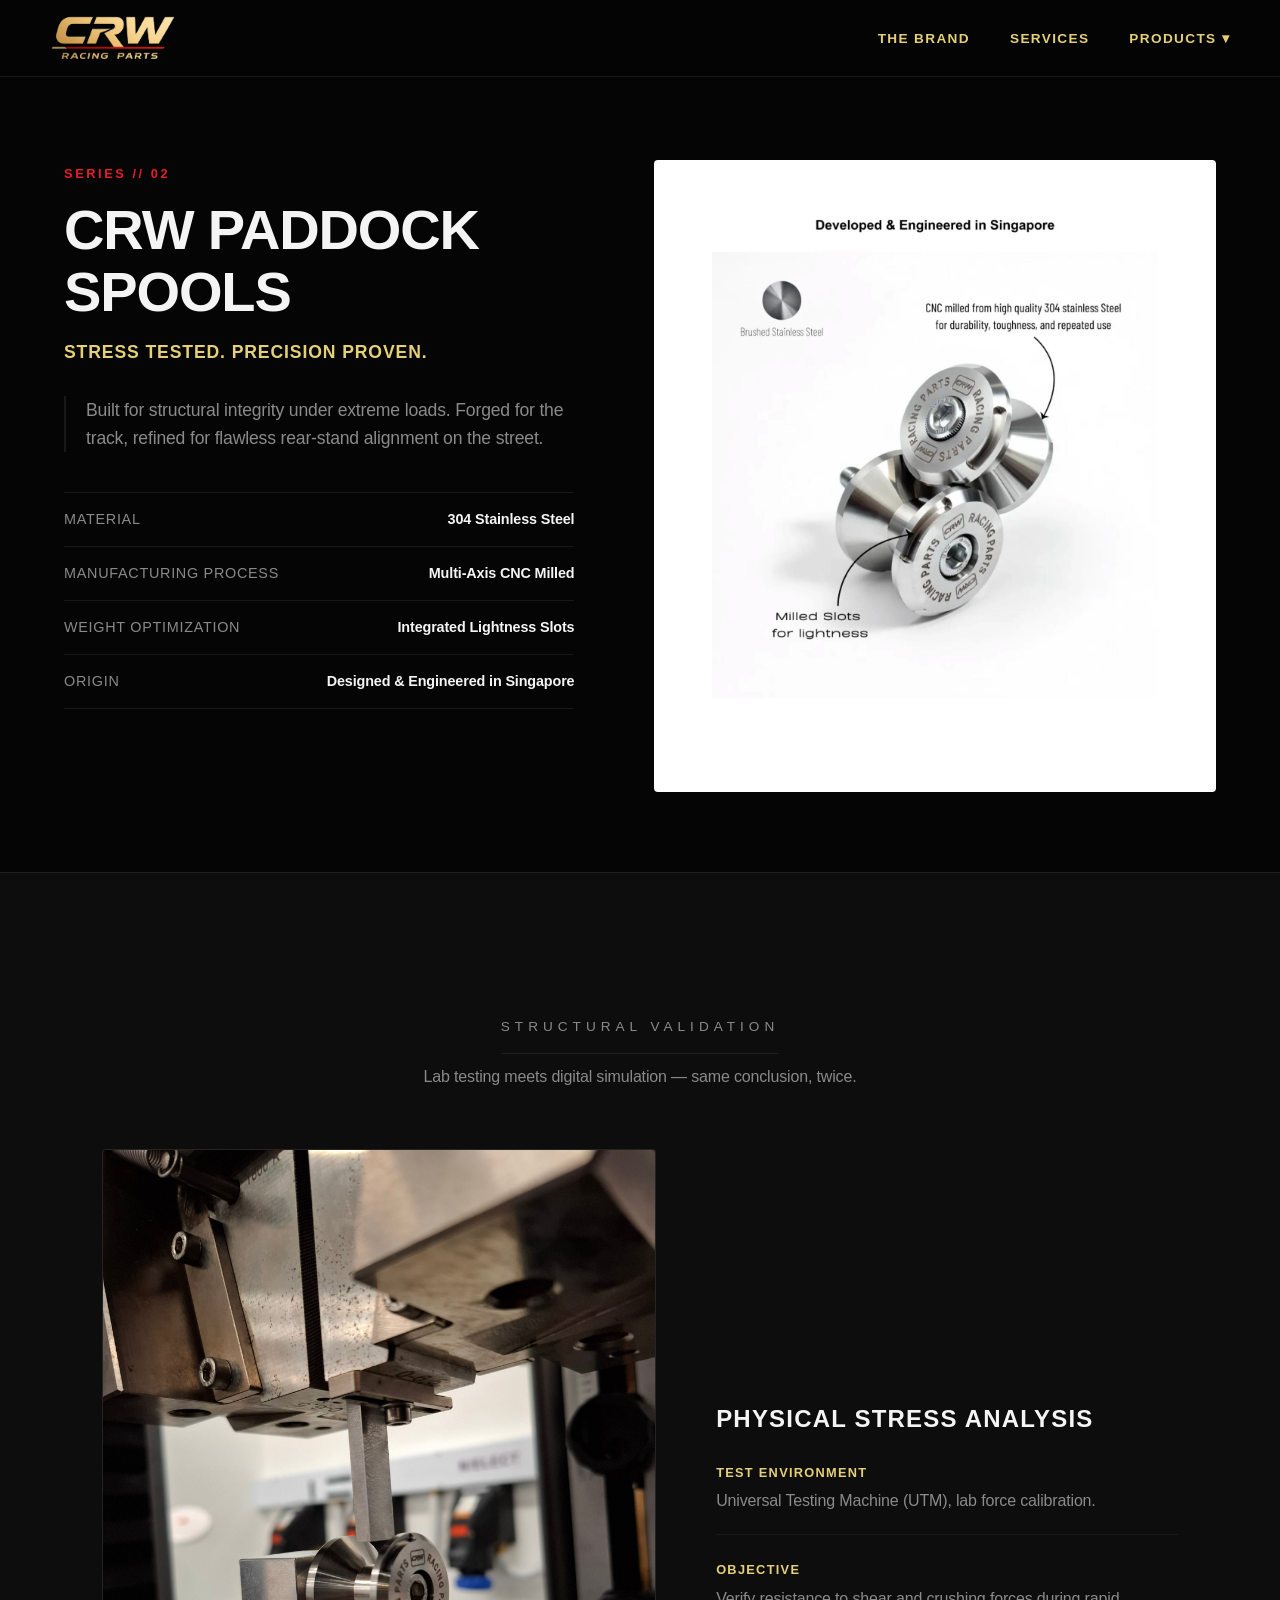
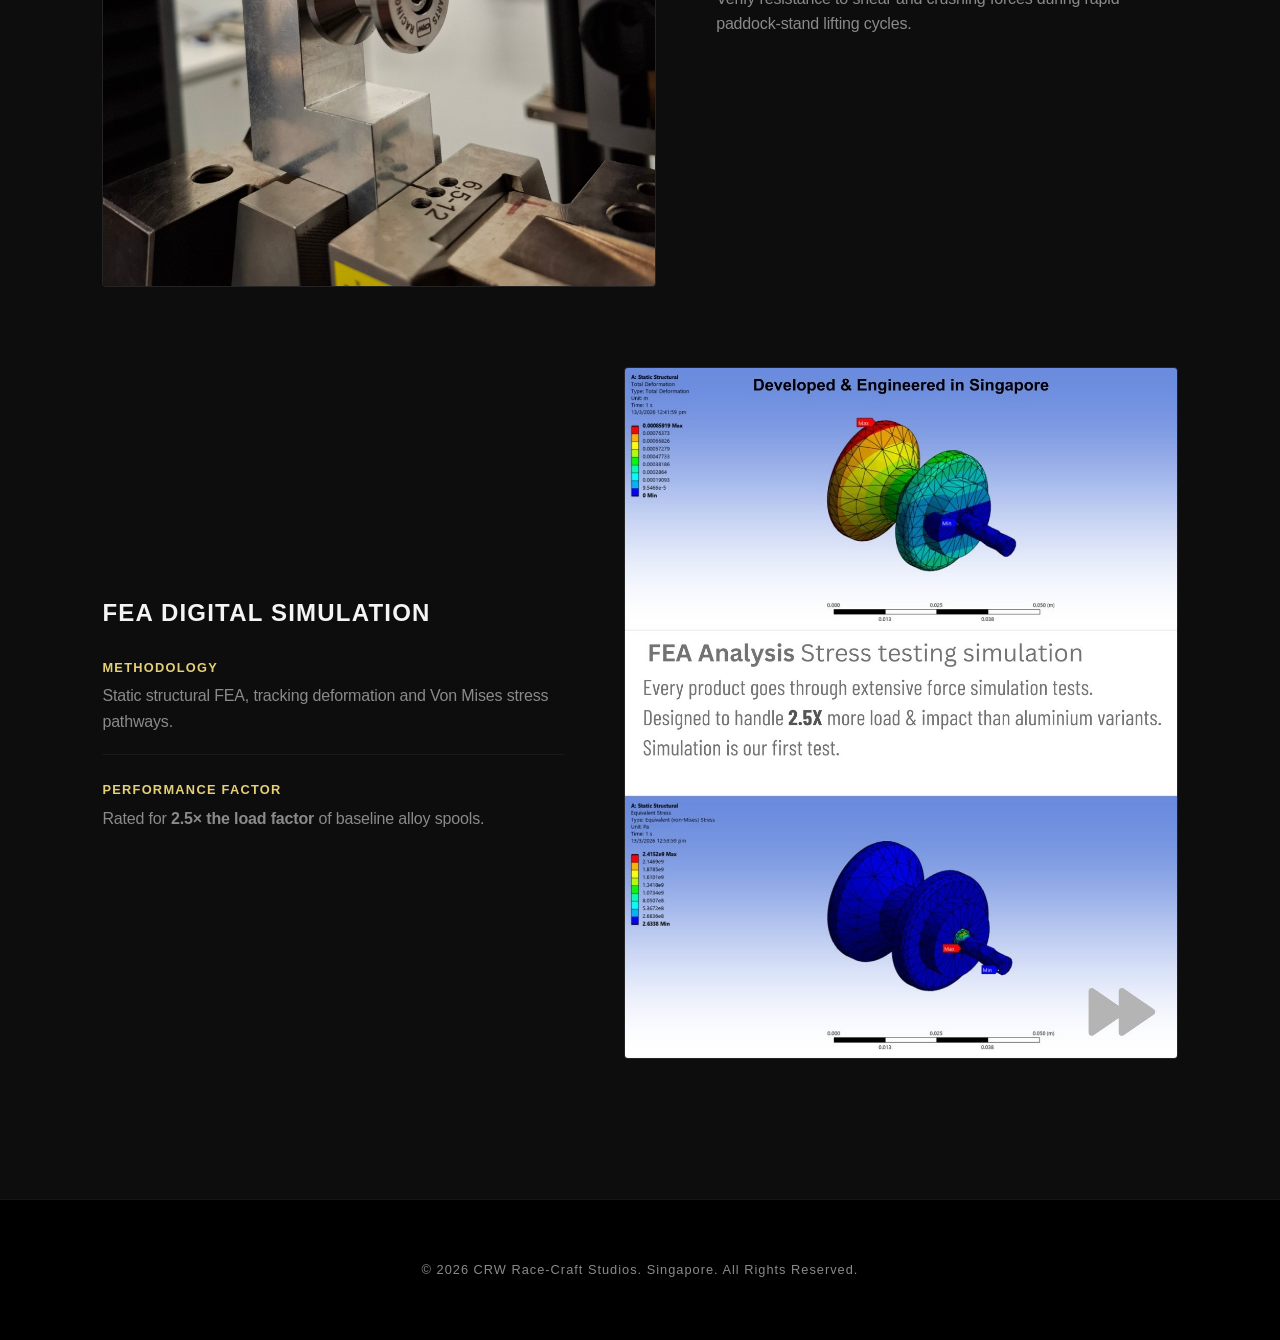
==== commit e4c2bb8d: "Added services tab and optimised the app for mobile devices" ====
--- a/bobbypins.html
+++ b/bobbypins.html
@@ -3,239 +3,28 @@
 <head>
     <meta charset="UTF-8">
     <meta name="viewport" content="width=device-width, initial-scale=1.0">
-    <title>Swingarm Bobbins | CRW Race-Craft Studios</title>
+    <title>CRW Paddock Spools | CRW Race-Craft Studios</title>
+    <meta name="description" content="CRW Paddock Spools — 304 stainless steel, CNC-milled swingarm bobbins, FEA-validated and lab stress-tested for track and street use.">
+    <meta property="og:title" content="CRW Paddock Spools">
+    <meta property="og:description" content="304 stainless steel paddock spools, CNC-milled and structurally validated for the track.">
+    <meta property="og:image" content="assets/pins.jpeg">
+    <meta property="og:type" content="website">
+    <link rel="icon" href="assets/favicon.png">
     <link href="https://unpkg.com/aos@2.3.1/dist/aos.css" rel="stylesheet">
     <link rel="stylesheet" href="css/style.css">
-    <style>
-        :root {
-            --bg-dark: #050505;
-            --bg-panel: #0d0d0d;
-            --bg-spec: #121212;
-            --text-main: #f4f4f4;
-            --text-muted: #8a8a8a;
-            --accent-red: #e61d2b;
-            --brand-gold: #E5D076;
-            --border-color: rgba(255, 255, 255, 0.08);
-        }
-        * { margin: 0; padding: 0; box-sizing: border-box; font-family: 'Helvetica Neue', Arial, sans-serif; letter-spacing: -0.01em; }
-        body { background-color: var(--bg-dark); color: var(--text-main); line-height: 1.6; overflow-x: hidden; }
-        
-        /* Navigation */
-        header {
-            position: fixed; top: 0; width: 100%; padding: 15px 50px;
-            display: flex; justify-content: space-between; align-items: center;
-            background: rgba(5, 5, 5, 0.85); backdrop-filter: blur(20px);
-            z-index: 1000; border-bottom: 1px solid var(--border-color);
-        }
-        nav ul { list-style: none; display: flex; gap: 40px; }
-        nav a { color: var(--brand-gold); text-decoration: none; font-size: 0.85rem; font-weight: 600; text-transform: uppercase; letter-spacing: 0.1em; transition: 0.3s; }
-        nav a:hover { color: var(--text-main); }
-
-        /* Premium Split Product Hero Layout */
-        .product-container {
-            max-width: 1400px;
-            margin: 0 auto;
-            padding: 160px 5% 80px;
-            display: grid;
-            grid-template-columns: 1fr 1.1fr;
-            gap: 80px;
-            align-items: start;
-        }
-
-        /* Sticky Left Column (Info) */
-        .product-info-side {
-            position: sticky;
-            top: 140px;
-        }
-        .series-badge {
-            font-size: 0.8rem;
-            color: var(--accent-red);
-            font-weight: 700;
-            text-transform: uppercase;
-            letter-spacing: 0.2em;
-            margin-bottom: 15px;
-            display: inline-block;
-        }
-        .product-title { 
-            font-size: 3.5rem; 
-            text-transform: uppercase; 
-            font-weight: 800;
-            line-height: 1.1;
-            margin-bottom: 15px; 
-            letter-spacing: -0.02em;
-        }
-        .tagline { 
-            color: var(--brand-gold); 
-            font-size: 1.1rem; 
-            font-weight: 600; 
-            text-transform: uppercase;
-            letter-spacing: 0.05em;
-            margin-bottom: 30px; 
-        }
-        .product-description {
-            color: var(--text-muted); 
-            font-size: 1.1rem; 
-            max-width: 520px;
-            margin-bottom: 40px;
-            border-left: 2px solid var(--border-color);
-            padding-left: 20px;
-        }
-
-        /* Rizoma-style Tech Data Grid */
-        .tech-data-table {
-            border-top: 1px solid var(--border-color);
-            margin-top: 20px;
-        }
-        .tech-row {
-            display: flex;
-            justify-content: space-between;
-            padding: 15px 0;
-            border-bottom: 1px solid var(--border-color);
-            font-size: 0.9rem;
-        }
-        .tech-label {
-            color: var(--text-muted);
-            text-transform: uppercase;
-            font-weight: 500;
-            letter-spacing: 0.05em;
-        }
-        .tech-value {
-            color: var(--text-main);
-            font-weight: 600;
-            text-align: right;
-        }
-        
-        /* Right Column (Showcase Frame) */
-        .product-showcase-side {
-            display: flex;
-            flex-direction: column;
-            gap: 30px;
-        }
-        .product-frame {
-            width: 100%;
-            background: #ffffff; /* Contrast block for white background images */
-            border: 1px solid var(--border-color);
-            padding: 40px;
-            display: flex;
-            justify-content: center;
-            align-items: center;
-            border-radius: 4px;
-            overflow: hidden;
-        }
-        .product-frame img {
-            width: 100%;
-            height: auto;
-            max-height: 550px;
-            object-fit: contain;
-            transition: transform 0.8s cubic-bezier(0.16, 1, 0.3, 1);
-        }
-        .product-frame:hover img {
-            transform: scale(1.05);
-        }
-
-        /* Validation Section */
-        .validation-section {
-            background-color: var(--bg-panel);
-            padding: 100px 10%;
-            border-top: 1px solid var(--border-color);
-        }
-        .section-header {
-            margin-bottom: 60px;
-            text-align: center;
-        }
-        .section-title {
-            font-size: 2rem;
-            text-transform: uppercase;
-            letter-spacing: 0.1em;
-            margin-bottom: 10px;
-        }
-        .section-subtitle {
-            color: var(--text-muted);
-            font-size: 1rem;
-        }
-
-        .validation-grid {
-            max-width: 1200px;
-            margin: 0 auto 80px;
-            display: grid;
-            grid-template-columns: 1.2fr 1fr;
-            gap: 60px;
-            align-items: center;
-        }
-        .validation-grid.reverse {
-            grid-template-columns: 1fr 1.2fr;
-        }
-
-        .report-frame {
-            border: 1px solid var(--border-color);
-            background: #111;
-            border-radius: 4px;
-            overflow: hidden;
-            display: flex;
-        }
-        .report-frame img {
-            width: 100%;
-            height: auto;
-            object-fit: cover;
-        }
-
-        .tech-specs h3 {
-            font-size: 1.5rem;
-            text-transform: uppercase;
-            letter-spacing: 0.05em;
-            margin-bottom: 25px;
-            color: var(--text-main);
-        }
-        .spec-item {
-            margin-bottom: 25px;
-            padding-bottom: 20px;
-            border-bottom: 1px solid rgba(255,255,255,0.05);
-        }
-        .spec-label {
-            display: block;
-            font-size: 0.8rem;
-            text-transform: uppercase;
-            color: var(--brand-gold);
-            font-weight: 700;
-            letter-spacing: 0.1em;
-            margin-bottom: 5px;
-        }
-        .spec-item p {
-            color: var(--text-muted);
-            font-size: 1rem;
-        }
-
-        footer { 
-            background-color: #000; 
-            padding: 40px 10%; 
-            text-align: center; 
-            border-top: 1px solid var(--border-color);
-            font-size: 0.85rem;
-            letter-spacing: 0.05em;
-        }
-
-        /* Responsive */
-        @media (max-width: 968px) {
-            .product-container { grid-template-columns: 1fr; gap: 40px; padding-top: 120px; }
-            .product-info-side { position: relative; top: 0; }
-            .validation-grid, .validation-grid.reverse { grid-template-columns: 1fr; gap: 30px; }
-            .validation-grid.reverse .tech-specs { order: 2; }
-            .validation-grid.reverse .report-frame { order: 1; }
-        }
-    </style>
 </head>
 <body>
 
-<header>
+    <header>
         <a href="index.html" class="logo-link">
-            <img src="assets/crwlogo.png" alt="CRW Race-Craft Studios" style="height: 42px; width: auto; display: block;">
+            <img src="assets/crwlogo.png" alt="CRW Race-Craft Studios">
         </a>
         <nav>
             <ul>
                 <li><a href="index.html#about">The Brand</a></li>
-                <li><a href="index.html#racing-division">Engineering</a></li>
+                <li><a href="services.html">Services</a></li>
                 <li class="dropdown">
-                    <a href="#">Products ▾</a>
+                    <a href="#" aria-haspopup="true">Products ▾</a>
                     <ul class="dropdown-menu">
                         <li><a href="bobbypins.html">Paddock Spools</a></li>
                         <li><a href="oilcaps.html">Apex Oil Caps</a></li>
@@ -251,13 +40,13 @@
             <h1 class="product-title">CRW Paddock Spools</h1>
             <p class="tagline">Stress Tested. Precision Proven.</p>
             <p class="product-description">
-                Engineered for maximum structural integrity under extreme loads. Forged for the track environment, refined to deliver flawless rear-stand alignment on the street.
+                Built for structural integrity under extreme loads. Forged for the track, refined for flawless rear-stand alignment on the street.
             </p>
 
             <div class="tech-data-table">
                 <div class="tech-row">
                     <span class="tech-label">Material</span>
-                    <span class="tech-value">304 High-Grade Stainless Steel</span>
+                    <span class="tech-value">304 Stainless Steel</span>
                 </div>
                 <div class="tech-row">
                     <span class="tech-label">Manufacturing Process</span>
@@ -276,7 +65,7 @@
 
         <div class="product-showcase-side" data-aos="fade-left">
             <div class="product-frame">
-                <img src="assets/pins.jpeg" alt="CRW Pins Technical View">
+                <img src="assets/pins.jpeg" alt="CRW Paddock Spools — technical view">
             </div>
         </div>
     </main>
@@ -284,22 +73,22 @@
     <section class="validation-section">
         <div class="section-header" data-aos="fade-up">
             <h2 class="section-title">Structural Validation</h2>
-            <p class="section-subtitle">Real-world benchmarking meets predictive digital physics.</p>
+            <p class="section-subtitle">Lab testing meets digital simulation — same conclusion, twice.</p>
         </div>
-        
+
         <div class="validation-grid">
             <div class="report-frame" data-aos="fade-right">
-                <img src="assets/BOBBY.jpg" alt="CRW Lab Force Testing">
+                <img src="assets/BOBBY.jpg" alt="CRW lab force testing" loading="lazy">
             </div>
             <div class="tech-specs" data-aos="fade-left">
                 <h3>Physical Stress Analysis</h3>
                 <div class="spec-item">
                     <span class="spec-label">Test Environment</span>
-                    <p>Universal Testing Machine (UTM) — Lab Force Calibration</p>
+                    <p>Universal Testing Machine (UTM), lab force calibration.</p>
                 </div>
                 <div class="spec-item">
                     <span class="spec-label">Objective</span>
-                    <p>Verifying component resistance against acute shear forces and crushing pressures during rapid paddock lifting cycles.</p>
+                    <p>Verify resistance to shear and crushing forces during rapid paddock-stand lifting cycles.</p>
                 </div>
             </div>
         </div>
@@ -309,15 +98,15 @@
                 <h3>FEA Digital Simulation</h3>
                 <div class="spec-item">
                     <span class="spec-label">Methodology</span>
-                    <p>Static Structural Finite Element Analysis (FEA) tracking structural deformation and Von-Mises stress pathways.</p>
+                    <p>Static structural FEA, tracking deformation and Von Mises stress pathways.</p>
                 </div>
                 <div class="spec-item">
                     <span class="spec-label">Performance Factor</span>
-                    <p>Engineered to handle <strong>2.5X greater load factors</strong> than baseline alloy spools, providing absolute peace of mind on the paddock stand.</p>
+                    <p>Rated for <strong>2.5× the load factor</strong> of baseline alloy spools.</p>
                 </div>
             </div>
             <div class="report-frame" data-aos="fade-left">
-                <img src="assets/stresstesting.jpg" alt="FEA Analysis Simulation">
+                <img src="assets/stresstesting.jpg" alt="FEA stress simulation" loading="lazy">
             </div>
         </div>
     </section>
@@ -329,10 +118,10 @@
     <script src="https://unpkg.com/aos@2.3.1/dist/aos.js"></script>
     <script>
       AOS.init({
-        duration: 1000, 
-        once: true,    
-        offset: 120    
+        duration: 1000,
+        once: true,
+        offset: 120
       });
     </script>
 </body>
-</html>+</html>
--- a/css/style.css
+++ b/css/style.css
@@ -3,17 +3,20 @@
    ========================================================================== */
 :root {
     --bg-dark: #050505;
-    --bg-panel: #121212;
+    --bg-panel: #0d0d0d;
+    --bg-spec: #121212;
     --text-main: #f4f4f4;
-    --text-muted: #a0a0a0;
+    --text-muted: #8a8a8a;
     --accent-red: #e61d2b;
     --brand-gold: #E5D076;
     --border-color: rgba(255, 255, 255, 0.08);
+
+    --logo-height: 46px;
 }
 
 html {
     scroll-behavior: smooth;
-    scroll-padding-top: 100px; 
+    scroll-padding-top: 100px;
 }
 
 * {
@@ -21,6 +24,7 @@
     padding: 0;
     box-sizing: border-box;
     font-family: 'Helvetica Neue', Arial, sans-serif;
+    letter-spacing: -0.01em;
 }
 
 body {
@@ -29,6 +33,15 @@
     line-height: 1.6;
     overflow-x: hidden;
     width: 100%;
+}
+
+img {
+    display: block;
+    max-width: 100%;
+}
+
+a {
+    color: inherit;
 }
 
 /* ==========================================================================
@@ -38,70 +51,71 @@
     position: fixed;
     top: 0;
     width: 100%;
-    padding: 10px 5%;
+    padding: 15px 50px;
     display: flex;
     justify-content: space-between;
     align-items: center;
     background: rgba(5, 5, 5, 0.9);
     backdrop-filter: blur(10px);
-    z-index: 2000; 
-    border-bottom: 1px solid rgba(255,255,255,0.05);
+    z-index: 2000;
+    border-bottom: 1px solid var(--border-color);
 }
 
 nav ul {
     list-style: none;
     display: flex;
-    gap: 30px;
+    gap: 40px;
 }
 
 nav a {
     color: var(--brand-gold);
     text-decoration: none;
-    font-size: 0.9rem;
+    font-size: 0.85rem;
     font-weight: 600;
     text-transform: uppercase;
-    letter-spacing: 1px;
+    letter-spacing: 0.1em;
     transition: color 0.3s ease;
 }
 
-nav a:hover { 
-    color: var(--accent-red); 
-}
-
-/* Logo Alignment & Scale Architecture */
+nav a:hover {
+    color: var(--accent-red);
+}
+
+nav a.nav-active {
+    color: var(--text-main);
+}
+
+/* Logo: sized at source, no scale() hacks. Swap --logo-height per breakpoint instead. */
 .logo-link {
     display: flex;
     align-items: center;
     text-decoration: none;
-    height: 75px; 
 }
 
 .logo-link img {
-    height: 75px !important; 
-    width: auto !important;
-    transform: scale(2.4) !important; 
-    transform-origin: left center !important; 
-    transition: transform 0.3s ease;
+    height: var(--logo-height);
+    width: auto;
+    transition: opacity 0.3s ease;
 }
 
 .logo-link:hover img {
-    transform: scale(2.5) !important; 
+    opacity: 0.85;
 }
 
 /* Desktop Dropdown Submenus */
-.dropdown { 
-    position: relative; 
+.dropdown {
+    position: relative;
 }
 
 nav ul.dropdown-menu {
     visibility: hidden;
     opacity: 0;
     position: absolute;
-    top: 100%; 
+    top: 100%;
     right: 0;
-    background: #0d0d0d; 
+    background: var(--bg-panel);
     min-width: 200px;
-    border: 1px solid var(--border-color); 
+    border: 1px solid var(--border-color);
     display: flex;
     flex-direction: column;
     padding: 6px 0;
@@ -114,7 +128,7 @@
 .dropdown:hover .dropdown-menu {
     visibility: visible;
     opacity: 1;
-    transform: translateY(0); 
+    transform: translateY(0);
 }
 
 .dropdown-menu li {
@@ -122,14 +136,14 @@
 }
 
 .dropdown-menu a {
-    color: var(--text-main) !important; 
+    color: var(--text-main);
     padding: 14px 24px;
     display: block;
-    font-size: 0.75rem !important; 
+    font-size: 0.75rem;
     font-weight: 600;
     text-transform: uppercase;
     letter-spacing: 1.5px;
-    border-bottom: 1px solid rgba(255, 255, 255, 0.03); 
+    border-bottom: 1px solid rgba(255, 255, 255, 0.03);
     transition: background 0.2s ease, color 0.2s ease;
 }
 
@@ -139,11 +153,11 @@
 
 .dropdown-menu a:hover {
     background: rgba(255, 255, 255, 0.02);
-    color: var(--brand-gold) !important; 
+    color: var(--brand-gold);
 }
 
 /* ==========================================================================
-   3. HERO & CONTENT SECTIONS
+   3. HOME — HERO & CONTENT SECTIONS
    ========================================================================== */
 .hero {
     height: 100vh;
@@ -156,10 +170,11 @@
     background: linear-gradient(rgba(5, 5, 5, 0.7), rgba(5, 5, 5, 0.9)), url('../assets/mainimage.jpg') center/cover no-repeat;
 }
 
-.hero h1 { 
-    font-size: 3.5rem; 
-    text-transform: uppercase; 
-    margin-bottom: 20px; 
+.hero h1 {
+    font-size: 3.5rem;
+    text-transform: uppercase;
+    margin-bottom: 20px;
+    line-height: 1.15;
 }
 
 .cta-btn {
@@ -169,9 +184,17 @@
     text-decoration: none;
     text-transform: uppercase;
     font-weight: 600;
-}
-
-/* Cinematic Video Transitions */
+    font-size: 0.85rem;
+    letter-spacing: 0.1em;
+    transition: background 0.3s ease, color 0.3s ease;
+}
+
+.cta-btn:hover {
+    background: var(--text-main);
+    color: var(--bg-dark);
+}
+
+/* Cinematic Video Section */
 .video-brand-section {
     position: relative;
     width: 100%;
@@ -224,10 +247,10 @@
 
 /* Brand Studio Editorial Showcase */
 .brand-intro-section {
-    background-color: #0d0d0d; 
+    background-color: var(--bg-panel);
     padding: 120px 8%;
-    border-top: 1px solid rgba(255, 255, 255, 0.05);
-    border-bottom: 1px solid rgba(255, 255, 255, 0.05);
+    border-top: 1px solid var(--border-color);
+    border-bottom: 1px solid var(--border-color);
     width: 100%;
 }
 
@@ -280,7 +303,7 @@
     display: grid;
     grid-template-columns: 1fr 1fr;
     gap: 30px;
-    border-top: 1px solid rgba(255, 255, 255, 0.08);
+    border-top: 1px solid var(--border-color);
     padding-top: 35px;
 }
 
@@ -309,8 +332,8 @@
 .visual-canvas {
     width: 100%;
     aspect-ratio: 4 / 5;
-    background: #121212;
-    border: 1px solid rgba(255, 255, 255, 0.08);
+    background: var(--bg-spec);
+    border: 1px solid var(--border-color);
     border-radius: 4px;
     overflow: hidden;
     position: relative;
@@ -344,10 +367,10 @@
    4. RACING DIVISION & PARTNERSHIP ARRAYS
    ========================================================================== */
 .racing-division-section {
-    padding: 140px 8%; 
-    background-color: var(--bg-dark); 
-    border-top: 1px solid rgba(255, 255, 255, 0.05);
-    border-bottom: 1px solid rgba(255, 255, 255, 0.05);
+    padding: 140px 8%;
+    background-color: var(--bg-dark);
+    border-top: 1px solid var(--border-color);
+    border-bottom: 1px solid var(--border-color);
 }
 
 .racing-header {
@@ -359,7 +382,7 @@
     display: block;
     font-size: 0.75rem;
     text-transform: uppercase;
-    letter-spacing: 5px; 
+    letter-spacing: 5px;
     color: var(--brand-gold);
     margin-bottom: 12px;
     font-weight: 600;
@@ -376,7 +399,7 @@
 .partnership-editorial-grid {
     display: grid;
     grid-template-columns: 1fr 1fr;
-    gap: 100px; 
+    gap: 100px;
     max-width: 1200px;
     margin: 0 auto;
     position: relative;
@@ -390,7 +413,7 @@
         top: 10%;
         bottom: 10%;
         width: 1px;
-        background-color: rgba(255, 255, 255, 0.08); 
+        background-color: var(--border-color);
         transform: translateX(-50%);
     }
 }
@@ -403,17 +426,16 @@
 
 .partnership-img-wrapper {
     width: 100%;
-    aspect-ratio: 16 / 10; 
+    aspect-ratio: 16 / 10;
     overflow: hidden;
     background-color: #000;
-    margin-bottom: 25px; 
+    margin-bottom: 25px;
 }
 
 .partnership-img-wrapper img {
     width: 100%;
     height: 100%;
-    object-fit: cover; 
-    display: block;
+    object-fit: cover;
     transition: transform 0.6s cubic-bezier(0.25, 1, 0.5, 1);
 }
 
@@ -431,7 +453,7 @@
 
 .partnership-col h3 {
     text-transform: uppercase;
-    font-size: 1.8rem; 
+    font-size: 1.8rem;
     letter-spacing: 1px;
     color: var(--text-main);
     margin-bottom: 25px;
@@ -442,7 +464,7 @@
     color: var(--text-muted);
     font-size: 0.95rem;
     font-weight: 300;
-    line-height: 1.8; 
+    line-height: 1.8;
     margin-bottom: 40px;
 }
 
@@ -452,7 +474,7 @@
     letter-spacing: 2px;
     color: var(--accent-red);
     font-weight: 700;
-    margin-top: auto; 
+    margin-top: auto;
 }
 
 .col-status-link.gold-text {
@@ -460,27 +482,105 @@
 }
 
 /* ==========================================================================
-   5. LAB VALIDATION & LAB STYLES
+   5. LAB VALIDATION & STRUCTURAL TESTING (used on home + product pages)
    ========================================================================== */
 .validation-section {
-    padding: 140px 8% !important;
-    background-color: var(--bg-dark); 
-}
-
-.validation-section h2.section-title {
+    padding: 140px 8%;
+    background-color: var(--bg-panel);
+    border-top: 1px solid var(--border-color);
+}
+
+.validation-section .section-header {
+    margin-bottom: 60px;
+    text-align: center;
+}
+
+.validation-section .section-title {
     font-size: 0.85rem;
     text-transform: uppercase;
-    letter-spacing: 5px; 
-    color: var(--text-muted);
-    margin-bottom: 60px;
+    letter-spacing: 5px;
+    color: var(--text-muted);
+    margin-bottom: 10px;
     font-weight: 400;
     position: relative;
     padding-bottom: 15px;
-    border-bottom: 1px solid rgba(255, 255, 255, 0.08);
+    border-bottom: 1px solid var(--border-color);
+    display: inline-block;
+}
+
+.validation-section .section-subtitle {
+    color: var(--text-muted);
+    font-size: 1rem;
+}
+
+.validation-grid {
+    max-width: 1200px;
+    margin: 0 auto 80px;
+    display: grid;
+    grid-template-columns: 1.2fr 1fr;
+    gap: 60px;
+    align-items: center;
+}
+
+.validation-grid:last-child {
+    margin-bottom: 0;
+}
+
+.validation-grid.reverse {
+    grid-template-columns: 1fr 1.2fr;
+}
+
+.report-frame {
+    border: 1px solid var(--border-color);
+    background: #111;
+    border-radius: 4px;
+    overflow: hidden;
+    display: flex;
+}
+
+.report-frame img {
+    width: 100%;
+    height: auto;
+    object-fit: cover;
+}
+
+.tech-specs h3 {
+    font-size: 1.5rem;
+    text-transform: uppercase;
+    letter-spacing: 0.05em;
+    margin-bottom: 25px;
+    color: var(--text-main);
+}
+
+.spec-item {
+    margin-bottom: 25px;
+    padding-bottom: 20px;
+    border-bottom: 1px solid rgba(255, 255, 255, 0.05);
+}
+
+.spec-item:last-child {
+    margin-bottom: 0;
+    padding-bottom: 0;
+    border-bottom: none;
+}
+
+.spec-label {
+    display: block;
+    font-size: 0.8rem;
+    text-transform: uppercase;
+    color: var(--brand-gold);
+    font-weight: 700;
+    letter-spacing: 0.1em;
+    margin-bottom: 5px;
+}
+
+.spec-item p {
+    color: var(--text-muted);
+    font-size: 1rem;
 }
 
 /* ==========================================================================
-   6. ENGINEERING DATA JOURNAL METRICS
+   6. ENGINEERING DATA JOURNAL
    ========================================================================== */
 .journal-section {
     background-color: var(--bg-dark);
@@ -502,7 +602,7 @@
     color: inherit;
     display: flex;
     flex-direction: column;
-    text-align: left; 
+    text-align: left;
     align-items: flex-start;
 }
 
@@ -518,7 +618,6 @@
     width: 100%;
     height: 100%;
     object-fit: cover;
-    display: block;
     transition: transform 0.7s cubic-bezier(0.25, 1, 0.5, 1);
 }
 
@@ -537,7 +636,7 @@
 }
 
 .grid-journal-item h4 {
-    font-size: 1rem !important;
+    font-size: 1rem;
     font-weight: 700;
     text-transform: uppercase;
     letter-spacing: 0.5px;
@@ -551,13 +650,13 @@
 }
 
 /* ==========================================================================
-   7. PRODUCT EXPEDITION EXPLORER GRIDS
+   7. PRODUCT LINEUP EXPLORER GRID (home page)
    ========================================================================== */
 .lineup-selector-section {
-    padding: 100px 8% !important; 
-    background-color: #0d0d0d;
-    border-top: 1px solid rgba(255, 255, 255, 0.05);
-    border-bottom: 1px solid rgba(255, 255, 255, 0.05);
+    padding: 100px 8%;
+    background-color: var(--bg-panel);
+    border-top: 1px solid var(--border-color);
+    border-bottom: 1px solid var(--border-color);
 }
 
 .lineup-title {
@@ -572,19 +671,19 @@
 .lineup-grid {
     display: grid;
     grid-template-columns: repeat(3, 1fr);
-    gap: 1px; 
-    background-color: rgba(255, 255, 255, 0.08); 
+    gap: 1px;
+    background-color: var(--border-color);
     max-width: 1300px;
     margin: 0 auto;
 }
 
 .lineup-box {
-    background-color: #050505;
+    background-color: var(--bg-dark);
     padding: 40px 30px;
     text-align: center;
     text-decoration: none;
     color: inherit;
-    transition: all 0.4s ease;
+    transition: background-color 0.4s ease;
 }
 
 .lineup-box:hover {
@@ -621,12 +720,467 @@
     font-weight: 300;
 }
 
-/* Global Footer Styles */
+.lineup-box--soon {
+    cursor: default;
+    opacity: 0.55;
+}
+
+.lineup-box--soon:hover {
+    background-color: var(--bg-dark);
+}
+
+.lineup-box--soon:hover h3 {
+    color: var(--text-main);
+}
+
+/* ==========================================================================
+   8. PRODUCT DETAIL PAGE — SPLIT HERO (e.g. Paddock Spools)
+   ========================================================================== */
+.product-container {
+    max-width: 1400px;
+    margin: 0 auto;
+    padding: 160px 5% 80px;
+    display: grid;
+    grid-template-columns: 1fr 1.1fr;
+    gap: 80px;
+    align-items: start;
+}
+
+.product-info-side {
+    position: sticky;
+    top: 140px;
+}
+
+.series-badge {
+    font-size: 0.8rem;
+    color: var(--accent-red);
+    font-weight: 700;
+    text-transform: uppercase;
+    letter-spacing: 0.2em;
+    margin-bottom: 15px;
+    display: inline-block;
+}
+
+.product-title {
+    font-size: 3.5rem;
+    text-transform: uppercase;
+    font-weight: 800;
+    line-height: 1.1;
+    margin-bottom: 15px;
+    letter-spacing: -0.02em;
+}
+
+.tagline {
+    color: var(--brand-gold);
+    font-size: 1.1rem;
+    font-weight: 600;
+    text-transform: uppercase;
+    letter-spacing: 0.05em;
+    margin-bottom: 30px;
+}
+
+.product-description {
+    color: var(--text-muted);
+    font-size: 1.1rem;
+    max-width: 520px;
+    margin-bottom: 40px;
+    border-left: 2px solid var(--border-color);
+    padding-left: 20px;
+}
+
+.tech-data-table {
+    border-top: 1px solid var(--border-color);
+    margin-top: 20px;
+}
+
+.tech-row {
+    display: flex;
+    justify-content: space-between;
+    gap: 20px;
+    padding: 15px 0;
+    border-bottom: 1px solid var(--border-color);
+    font-size: 0.9rem;
+}
+
+.tech-label {
+    color: var(--text-muted);
+    text-transform: uppercase;
+    font-weight: 500;
+    letter-spacing: 0.05em;
+}
+
+.tech-value {
+    color: var(--text-main);
+    font-weight: 600;
+    text-align: right;
+}
+
+.product-showcase-side {
+    display: flex;
+    flex-direction: column;
+    gap: 30px;
+}
+
+.product-frame {
+    width: 100%;
+    background: #ffffff;
+    border: 1px solid var(--border-color);
+    padding: 40px;
+    display: flex;
+    justify-content: center;
+    align-items: center;
+    border-radius: 4px;
+    overflow: hidden;
+}
+
+.product-frame img {
+    width: 100%;
+    height: auto;
+    max-height: 550px;
+    object-fit: contain;
+    transition: transform 0.8s cubic-bezier(0.16, 1, 0.3, 1);
+}
+
+.product-frame:hover img {
+    transform: scale(1.05);
+}
+
+/* ==========================================================================
+   9. PRODUCT CATALOG PAGE — DUAL COLUMN GRID (e.g. Apex Oil Caps)
+   ========================================================================== */
+.intro-section {
+    padding: 180px 10% 60px;
+    text-align: center;
+    border-bottom: 1px solid var(--border-color);
+}
+
+.intro-section h1 {
+    font-size: 3.5rem;
+    text-transform: uppercase;
+    font-weight: 800;
+    letter-spacing: -0.02em;
+    margin-bottom: 15px;
+}
+
+.intro-section p {
+    color: var(--text-muted);
+    font-size: 1.1rem;
+    max-width: 650px;
+    margin: 0 auto;
+}
+
+.showcase-container {
+    max-width: 1400px;
+    margin: 0 auto;
+    padding: 80px 5%;
+    display: grid;
+    grid-template-columns: 1fr 1fr;
+    gap: 60px;
+}
+
+.product-column {
+    display: flex;
+    flex-direction: column;
+    background-color: var(--bg-panel);
+    border: 1px solid var(--border-color);
+    border-radius: 6px;
+    overflow: hidden;
+    padding: 40px;
+    justify-content: space-between;
+}
+
+.image-canvas {
+    width: 100%;
+    background-color: #ffffff;
+    border-radius: 4px;
+    padding: 30px;
+    height: 420px;
+    display: flex;
+    justify-content: center;
+    align-items: center;
+    overflow: hidden;
+    margin-bottom: 35px;
+    border: 1px solid rgba(255, 255, 255, 0.05);
+}
+
+.image-canvas img {
+    width: 100%;
+    height: 100%;
+    object-fit: contain;
+    transition: transform 0.8s cubic-bezier(0.16, 1, 0.3, 1);
+}
+
+.product-column:hover .image-canvas img {
+    transform: scale(1.04);
+}
+
+.series-tag {
+    font-size: 0.75rem;
+    color: var(--accent-red);
+    font-weight: 700;
+    text-transform: uppercase;
+    letter-spacing: 0.15em;
+    margin-bottom: 10px;
+    display: block;
+}
+
+.title-row {
+    display: flex;
+    justify-content: space-between;
+    align-items: baseline;
+    margin-bottom: 15px;
+}
+
+.product-name {
+    font-size: 2rem;
+    text-transform: uppercase;
+    font-weight: 700;
+}
+
+.product-desc {
+    color: var(--text-muted);
+    font-size: 1rem;
+    margin-bottom: 35px;
+    min-height: 50px;
+}
+
+.specs-table {
+    border-top: 1px solid var(--border-color);
+    margin-top: auto;
+}
+
+.specs-row {
+    display: flex;
+    justify-content: space-between;
+    gap: 20px;
+    padding: 12px 0;
+    border-bottom: 1px solid var(--border-color);
+    font-size: 0.85rem;
+}
+
+.specs-label {
+    color: var(--text-muted);
+    text-transform: uppercase;
+    font-weight: 500;
+    letter-spacing: 0.05em;
+}
+
+.specs-value {
+    color: var(--text-main);
+    font-weight: 600;
+    text-align: right;
+}
+
+/* ==========================================================================
+   10. SERVICES PAGE — CUSTOM / BULK ENQUIRY
+   ========================================================================== */
+.services-intro {
+    max-width: 720px;
+    margin: 0 auto;
+}
+
+.moq-banner {
+    max-width: 1000px;
+    margin: 0 auto 100px;
+    display: flex;
+    align-items: center;
+    gap: 30px;
+    padding: 30px 40px;
+    background-color: var(--bg-panel);
+    border: 1px solid var(--border-color);
+    border-left: 3px solid var(--brand-gold);
+    border-radius: 4px;
+}
+
+.moq-banner-figure {
+    font-size: 2.6rem;
+    font-weight: 800;
+    color: var(--brand-gold);
+    line-height: 1;
+    white-space: nowrap;
+}
+
+.moq-banner-figure span {
+    display: block;
+    font-size: 0.65rem;
+    font-weight: 600;
+    letter-spacing: 0.15em;
+    text-transform: uppercase;
+    color: var(--text-muted);
+    margin-top: 6px;
+}
+
+.moq-banner-text {
+    color: var(--text-muted);
+    font-size: 0.95rem;
+    border-left: 1px solid var(--border-color);
+    padding-left: 30px;
+}
+
+.moq-banner-text strong {
+    color: var(--text-main);
+}
+
+.process-section {
+    max-width: 1200px;
+    margin: 0 auto 120px;
+    padding: 0 5%;
+}
+
+.process-grid {
+    display: grid;
+    grid-template-columns: repeat(4, 1fr);
+    gap: 1px;
+    background-color: var(--border-color);
+    border: 1px solid var(--border-color);
+}
+
+.process-step {
+    background-color: var(--bg-panel);
+    padding: 35px 28px;
+}
+
+.process-step .step-number {
+    font-size: 0.75rem;
+    color: var(--accent-red);
+    font-weight: 700;
+    letter-spacing: 2px;
+    display: block;
+    margin-bottom: 16px;
+}
+
+.process-step h4 {
+    font-size: 0.95rem;
+    text-transform: uppercase;
+    letter-spacing: 0.05em;
+    margin-bottom: 10px;
+    color: var(--text-main);
+    font-weight: 700;
+}
+
+.process-step p {
+    font-size: 0.85rem;
+    color: var(--text-muted);
+    line-height: 1.6;
+    font-weight: 300;
+}
+
+.enquiry-section {
+    max-width: 760px;
+    margin: 0 auto 140px;
+    padding: 0 5%;
+}
+
+.enquiry-panel {
+    background-color: var(--bg-panel);
+    border: 1px solid var(--border-color);
+    border-radius: 6px;
+    padding: 50px;
+}
+
+.enquiry-panel h2 {
+    font-size: 1.6rem;
+    text-transform: uppercase;
+    letter-spacing: 0.02em;
+    margin-bottom: 10px;
+    font-weight: 700;
+}
+
+.enquiry-panel .enquiry-sub {
+    color: var(--text-muted);
+    font-size: 0.95rem;
+    margin-bottom: 35px;
+}
+
+.form-row {
+    margin-bottom: 24px;
+}
+
+.form-row label {
+    display: block;
+    font-size: 0.75rem;
+    text-transform: uppercase;
+    letter-spacing: 0.1em;
+    color: var(--brand-gold);
+    font-weight: 700;
+    margin-bottom: 10px;
+}
+
+.form-row .required {
+    color: var(--accent-red);
+}
+
+.form-row input,
+.form-row select,
+.form-row textarea {
+    width: 100%;
+    background-color: var(--bg-dark);
+    border: 1px solid var(--border-color);
+    color: var(--text-main);
+    padding: 14px 16px;
+    font-size: 0.95rem;
+    border-radius: 3px;
+    transition: border-color 0.3s ease;
+}
+
+.form-row input:focus,
+.form-row select:focus,
+.form-row textarea:focus {
+    outline: none;
+    border-color: var(--brand-gold);
+}
+
+.form-row textarea {
+    resize: vertical;
+    min-height: 120px;
+}
+
+.form-grid-2 {
+    display: grid;
+    grid-template-columns: 1fr 1fr;
+    gap: 24px;
+}
+
+.form-hint {
+    font-size: 0.8rem;
+    color: var(--text-muted);
+    margin-top: 8px;
+}
+
+.form-submit-btn {
+    width: 100%;
+    padding: 18px;
+    background-color: var(--brand-gold);
+    color: #050505;
+    border: none;
+    text-transform: uppercase;
+    font-weight: 700;
+    letter-spacing: 0.1em;
+    font-size: 0.85rem;
+    border-radius: 3px;
+    cursor: pointer;
+    transition: background-color 0.3s ease;
+}
+
+.form-submit-btn:hover {
+    background-color: #f0e3a5;
+}
+
+.form-note {
+    text-align: center;
+    font-size: 0.8rem;
+    color: var(--text-muted);
+    margin-top: 20px;
+}
+
+/* ==========================================================================
+   11. FOOTER (global)
+   ========================================================================== */
 footer {
     text-align: center;
     padding: 60px 20px;
-    background-color: var(--bg-dark);
-    border-top: 1px solid rgba(255, 255, 255, 0.05);
+    background-color: #000;
+    border-top: 1px solid var(--border-color);
     width: 100%;
 }
 
@@ -637,14 +1191,17 @@
 }
 
 /* ==========================================================================
-   8. CONSOLIDATED RESPONSIVE MEDIA BREAKPOINTS
+   12. RESPONSIVE BREAKPOINTS
+   All overrides below win on specificity/source-order alone — no !important
+   needed because nothing earlier in the file targets these elements at
+   equal or higher specificity inside a media query.
    ========================================================================== */
 
-/* Tablet Optimization (Max-Width: 992px) */
+/* Tablet (max-width: 992px) */
 @media (max-width: 992px) {
-    .intro-container { 
-        grid-template-columns: 1fr; 
-        gap: 50px; 
+    .intro-container {
+        grid-template-columns: 1fr;
+        gap: 50px;
     }
     .intro-heading { font-size: 2.2rem; }
     .visual-canvas { aspect-ratio: 4 / 3; }
@@ -653,170 +1210,181 @@
     .journal-secondary-grid {
         grid-template-columns: repeat(2, 1fr);
     }
-}
-
-/* Comprehensive Smartphone Core Patch (Max-Width: 768px) */
+
+    /* Product detail page (bobbypins.html) */
+    .product-container {
+        grid-template-columns: 1fr;
+        gap: 40px;
+        padding-top: 120px;
+    }
+    .product-info-side {
+        position: relative;
+        top: 0;
+    }
+    .validation-grid,
+    .validation-grid.reverse {
+        grid-template-columns: 1fr;
+        gap: 30px;
+    }
+    .validation-grid.reverse .tech-specs { order: 2; }
+    .validation-grid.reverse .report-frame { order: 1; }
+
+    /* Product catalog page (oilcaps.html) */
+    .showcase-container {
+        grid-template-columns: 1fr;
+        gap: 40px;
+    }
+    .intro-section h1 { font-size: 2.5rem; }
+    .image-canvas { height: 350px; }
+
+    /* Services page */
+    .process-grid {
+        grid-template-columns: repeat(2, 1fr);
+    }
+    .moq-banner {
+        flex-direction: column;
+        text-align: center;
+        gap: 20px;
+    }
+    .moq-banner-text {
+        border-left: none;
+        padding-left: 0;
+    }
+}
+
+/* Mobile (max-width: 768px) */
 @media (max-width: 768px) {
-    
-    /* Global Viewport Reset (Kills Right-Side Horizontal Overflow Flaws) */
+
     html, body {
-        max-width: 100vw !important;
-        overflow-x: hidden !important;
+        max-width: 100vw;
+        overflow-x: hidden;
     }
 
     section, div, main {
-        max-width: 100% !important;
-        box-sizing: border-box !important;
-    }
-
-    /* Stacked Navigation Header Row */
+        max-width: 100%;
+    }
+
     header {
-        flex-direction: column !important;
-        height: auto !important;
-        padding: 15px 0 !important;
-        gap: 12px !important;
-        background: rgba(5, 5, 5, 0.98) !important;
-    }
-
-    /* Uniform Mobile Logo Position */
+        flex-direction: column;
+        height: auto;
+        padding: 15px 0;
+        gap: 12px;
+        background: rgba(5, 5, 5, 0.98);
+    }
+
     .logo-link {
-        height: 35px !important;
-        justify-content: center !important;
-        width: 100% !important;
-    }
-
-    .logo-link img {
-        height: 40px !important; 
-        width: auto !important;
-        transform: scale(1.6) !important;
-        transform-origin: center center !important;
-        margin: 0 auto !important;
+        justify-content: center;
+        width: 100%;
+    }
+
+    :root {
+        --logo-height: 36px;
     }
 
     nav ul {
-        gap: 20px !important;
-        justify-content: center !important;
-        width: 100% !important;
-    }
-
-    nav a { 
-        font-size: 0.8rem !important; 
+        gap: 20px;
+        justify-content: center;
+        width: 100%;
+    }
+
+    nav a {
+        font-size: 0.8rem;
         letter-spacing: 1px;
     }
 
-    /* Centered Screen Overlay for Dropdown Element */
     nav ul.dropdown-menu {
-        position: fixed !important;
-        top: 115px !important; 
-        left: 50% !important;
-        right: auto !important;
-        transform: translateX(-50%) !important;
-        width: 85% !important;
+        position: fixed;
+        top: 115px;
+        left: 50%;
+        right: auto;
+        transform: translateX(-50%);
+        width: 85%;
         max-width: 320px;
-        background: #0d0d0d !important;
-        border: 1px solid var(--border-color) !important;
-        box-shadow: 0 20px 40px rgba(0,0,0,0.8) !important;
+        box-shadow: 0 20px 40px rgba(0, 0, 0, 0.8);
         display: none;
-        visibility: visible !important;
-        opacity: 1 !important;
+        visibility: visible;
+        opacity: 1;
         z-index: 9999;
     }
 
-    .dropdown:hover .dropdown-menu {
-        display: flex !important;
+    .dropdown:hover .dropdown-menu,
+    .dropdown:focus-within .dropdown-menu {
+        display: flex;
     }
 
     .dropdown-menu a {
-        padding: 15px !important;
-        text-align: center !important;
+        padding: 15px;
+        text-align: center;
         border-bottom: 1px solid #222;
     }
 
-    /* Typography Scaling Matrices */
-    .hero h1 { 
-        font-size: 2rem !important; 
+    .hero h1 {
+        font-size: 2rem;
         line-height: 1.25;
     }
-    
-    .video-brand-section { 
-        height: 45vh !important; 
-    }
-    .brand-text-overlay .section-title { 
-        font-size: 1.4rem !important; 
-    }
-    
-    .intro-heading { 
-        font-size: 2rem !important; 
-    }
-
-    /* Partnerships Column Collapsing */
-    .racing-division-section {
-        padding: 80px 6% !important;
-    }
-    
+
+    .video-brand-section { height: 45vh; }
+    .brand-text-overlay .section-title { font-size: 1.4rem; }
+    .intro-heading { font-size: 2rem; }
+
+    .racing-division-section { padding: 80px 6%; }
     .partnership-editorial-grid {
-        grid-template-columns: 1fr !important;
-        gap: 50px !important;
-    }
-    
+        grid-template-columns: 1fr;
+        gap: 50px;
+    }
     .partnership-col h3 {
         font-size: 1.4rem;
         margin-bottom: 15px;
     }
-    
-    .racing-header {
-        margin-bottom: 50px;
-    }
-
-    /* Lab Analysis Resets */
-    .validation-section {
-        padding: 60px 5% !important;
-    }
-
-    /* Symmetrical Full-Width Journal Cards (Fixes Tiny/Messy Layout) */
-    .journal-section {
-        padding: 60px 0 !important;
-    }
-
+    .racing-header { margin-bottom: 50px; }
+
+    .validation-section { padding: 60px 5%; }
+
+    .journal-section { padding: 60px 0; }
     .journal-secondary-grid {
-        grid-template-columns: 1fr !important; 
-        gap: 50px !important;
-        padding: 0 6% !important; 
-    }
-
-    .grid-journal-item {
-        text-align: left !important;
-        align-items: flex-start !important;
-        width: 100% !important;
-    }
-
+        grid-template-columns: 1fr;
+        gap: 50px;
+        padding: 0 6%;
+    }
     .grid-journal-item .journal-img-container {
-        width: 100% !important; 
-        aspect-ratio: 16 / 9 !important; 
-        margin-bottom: 16px !important;
-    }
-
+        aspect-ratio: 16 / 9;
+        margin-bottom: 16px;
+    }
     .grid-journal-item h4 {
-        font-size: 1.1rem !important;
-        line-height: 1.3 !important;
-        margin-top: 8px !important;
-    }
-
-    /* Product Grid Stacking Matrix */
+        font-size: 1.1rem;
+        line-height: 1.3;
+        margin-top: 8px;
+    }
+
     .lineup-grid {
-        grid-template-columns: 1fr !important;
-        gap: 16px !important;
-    }
-    
-    .lineup-box {
-        padding: 35px 24px !important;
-    }
-}
-
-/* Micro Smartphone Displays (Max-Width: 576px) */
+        grid-template-columns: 1fr;
+        gap: 16px;
+    }
+    .lineup-box { padding: 35px 24px; }
+
+    /* Product detail page */
+    .product-title { font-size: 2.4rem; }
+    .product-frame { padding: 20px; }
+
+    /* Product catalog page */
+    .intro-section { padding: 140px 6% 50px; }
+
+    /* Services page */
+    .process-grid {
+        grid-template-columns: 1fr;
+    }
+    .moq-banner-figure { font-size: 2rem; }
+    .enquiry-panel { padding: 30px 24px; }
+    .form-grid-2 {
+        grid-template-columns: 1fr;
+        gap: 0;
+    }
+}
+
+/* Micro smartphones (max-width: 576px) */
 @media (max-width: 576px) {
-    .brand-pillars { 
-        grid-template-columns: 1fr !important; 
-        gap: 25px !important; 
-    }
-}+    .brand-pillars {
+        grid-template-columns: 1fr;
+        gap: 25px;
+    }
+}
